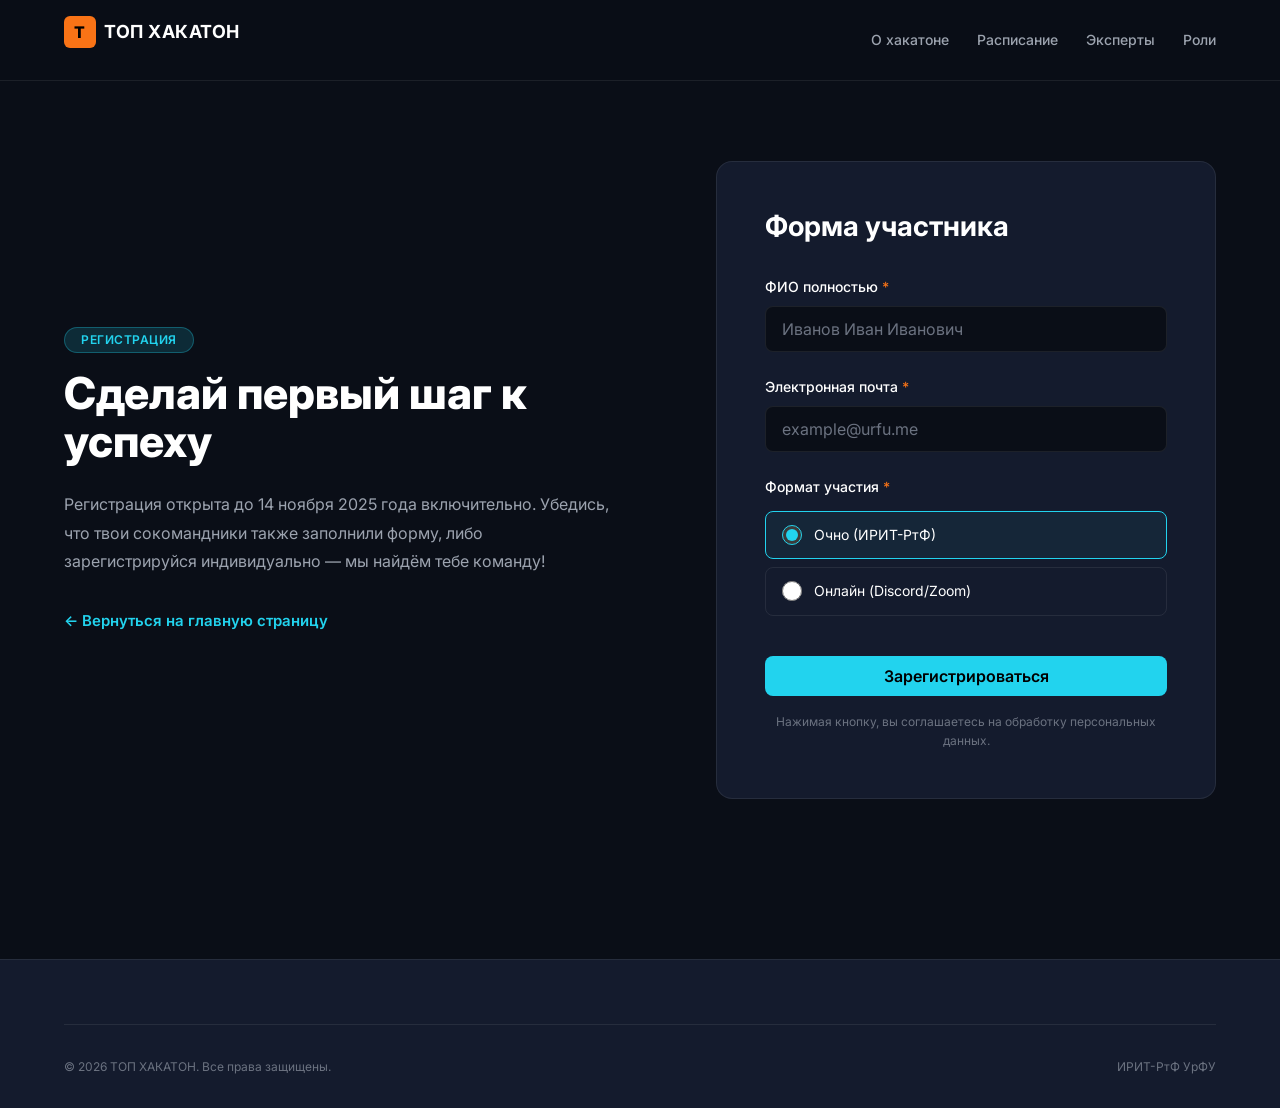
==== registration.html @ 29eda788 "Add files via upload" ====
<!DOCTYPE html>
<html lang="ru">
<head>
  <meta charset="UTF-8">
  <meta name="viewport" content="width=device-width, initial-scale=1.0">
  <title>Регистрация — ТОП ХАКАТОН</title>
  <link rel="stylesheet" href="style.css">
  <link rel="preconnect" href="https://fonts.googleapis.com">
  <link href="https://fonts.googleapis.com/css2?family=Inter:wght@400;500;600;700;800&family=JetBrains+Mono:wght@400;700&display=swap" rel="stylesheet">
</head>
<body>
  <header class="site-header">
    <div class="container header__inner">
      <a href="index.html" class="logo">
        <span class="logo__mark">T</span>
        <span class="logo__text">ТОП ХАКАТОН</span>
      </a>
      <nav class="main-nav">
        <a href="index.html#about">О хакатоне</a>
        <a href="index.html#schedule">Расписание</a>
        <a href="index.html#experts">Эксперты</a>
        <a href="index.html#roles">Роли</a>
      </nav>
      <button class="burger" aria-label="Меню">
        <span></span><span></span><span></span>
      </button>
    </div>
  </header>

  <main class="registration">
    <div class="container registration__inner">
      <div class="registration__info">
        <span class="badge badge--cyan">РЕГИСТРАЦИЯ</span>
        <h1 class="registration__title">Сделай первый шаг к успеху</h1>
        <p class="registration__text">Регистрация открыта до 14 ноября 2025 года включительно. Убедись, что твои сокомандники также заполнили форму, либо зарегистрируйся индивидуально — мы найдём тебе команду!</p>
        <a href="index.html" class="link-accent">← Вернуться на главную страницу</a>
      </div>

      <form class="form-card" action="#" method="POST">
        <h2 class="form-card__title">Форма участника</h2>
        
        <div class="form-field">
          <label for="fio">ФИО полностью <span class="required">*</span></label>
          <input type="text" id="fio" name="fio" required placeholder="Иванов Иван Иванович">
        </div>

        <div class="form-field">
          <label for="email">Электронная почта <span class="required">*</span></label>
          <input type="email" id="email" name="email" required placeholder="example@urfu.me">
        </div>

        <fieldset class="form-fieldset">
          <legend>Формат участия <span class="required">*</span></legend>
          <label class="radio-card">
            <input type="radio" name="format" value="offline" checked>
            <span class="radio-card__text">Очно (ИРИТ-РтФ)</span>
          </label>
          <label class="radio-card">
            <input type="radio" name="format" value="online">
            <span class="radio-card__text">Онлайн (Discord/Zoom)</span>
          </label>
        </fieldset>

        <button type="submit" class="btn btn--primary btn--full">Зарегистрироваться</button>
        
        <p class="form-disclaimer">Нажимая кнопку, вы соглашаетесь на обработку персональных данных.</p>
      </form>
    </div>
  </main>

  <footer class="site-footer">
    <div class="container">
      <div class="site-footer__bottom">
        <span class="copyright">© 2026 ТОП ХАКАТОН. Все права защищены.</span>
        <span class="footer-brand">ИРИТ-РтФ УрФУ</span>
      </div>
    </div>
  </footer>

  <script src="script.js"></script>
</body>
</html>
---- style.css ----
@import url('https://fonts.googleapis.com/css2?family=Inter:wght@400;600;700;800&family=JetBrains+Mono:wght@400;700&display=swap');

:root {
  --bg-main: #0A0E17;
  --bg-card: #141B2D;
  --bg-card-hover: #1A2340;
  --accent-cyan: #22D3EE;
  --accent-orange: #F97316;
  --accent-purple: #A855F7;
  --text-main: #FFFFFF;
  --text-muted: #9CA3AF;
  --text-dark: #6B7280;
  --border-subtle: rgba(255, 255, 255, 0.08);
  --border-accent: rgba(34, 211, 238, 0.3);
}

/* ========== RESET / BASE ========== */
*,
*::before,
*::after {
  margin: 0;
  padding: 0;
  box-sizing: border-box;
}

html {
  scroll-behavior: smooth;
}

body {
  background: var(--bg-main);
  color: var(--text-main);
  font-family: 'Inter', system-ui, -apple-system, sans-serif;
  line-height: 1.6;
  -webkit-font-smoothing: antialiased;
}

a {
  text-decoration: none;
  color: inherit;
  transition: color 0.2s ease;
}

a:hover {
  color: var(--accent-cyan);
}

img {
  max-width: 100%;
  display: block;
}

.container {
  max-width: 1200px;
  margin: 0 auto;
  padding: 0 24px;
}

/* ========== TYPOGRAPHY ========== */
h1 {
  font-size: clamp(36px, 5vw, 64px);
  font-weight: 800;
  line-height: 1.1;
}

h2 {
  font-size: clamp(28px, 3.5vw, 42px);
  font-weight: 700;
  line-height: 1.2;
}

h3 {
  font-size: 24px;
  font-weight: 600;
  line-height: 1.3;
}

p {
  font-size: 16px;
  line-height: 1.6;
}

small,
.caption {
  font-size: 14px;
  color: var(--text-muted);
}

.text-accent {
  color: var(--accent-cyan);
}

/* ========== BADGE ========== */
.badge {
  display: inline-block;
  padding: 6px 16px;
  border-radius: 20px;
  font-size: 12px;
  font-weight: 600;
  text-transform: uppercase;
  letter-spacing: 0.5px;
  line-height: 1;
}

.badge--cyan {
  background: rgba(34, 211, 238, 0.15);
  color: var(--accent-cyan);
  border: 1px solid rgba(34, 211, 238, 0.3);
}

/* ========== BUTTONS ========== */
.btn {
  display: inline-flex;
  align-items: center;
  justify-content: center;
  gap: 8px;
  padding: 12px 24px;
  border-radius: 8px;
  font-weight: 600;
  font-size: 16px;
  font-family: inherit;
  line-height: 1;
  cursor: pointer;
  border: none;
  text-decoration: none;
  transition: all 0.2s ease;
  white-space: nowrap;
}

.btn--primary {
  background: var(--accent-cyan);
  color: #000;
  animation: pulse-glow 2.5s infinite;
}

.btn--primary:hover {
  transform: translateY(-2px);
  box-shadow: 0 8px 24px rgba(34, 211, 238, 0.4);
  color: #000;
}

.btn--outline {
  background: transparent;
  border: 1px solid rgba(255, 255, 255, 0.2);
  color: var(--text-main);
}

.btn--outline:hover {
  border-color: var(--accent-cyan);
  color: var(--accent-cyan);
}

.btn--lg {
  padding: 16px 32px;
  font-size: 18px;
}

.btn--full {
  width: 100%;
}

/* ========== CARD ========== */
.card {
  background: var(--bg-card);
  border: 1px solid var(--border-subtle);
  border-radius: 16px;
  padding: 24px;
  transition: all 0.25s ease;
}

.card:hover {
  border-color: var(--accent-cyan);
  transform: translateY(-4px);
}

/* ========== SECTION ========== */
.section {
  padding: 80px 0;
}

.section-title {
  margin-bottom: 48px;
  text-align: center;
}

@media (min-width: 1024px) {
  .section {
    padding: 120px 0;
  }
}

/* ========== ANIMATIONS ========== */
@keyframes pulse-glow {
  0% {
    box-shadow: 0 0 0 0 rgba(34, 211, 238, 0.4);
  }
  50% {
    box-shadow: 0 0 0 12px rgba(34, 211, 238, 0);
  }
  100% {
    box-shadow: 0 0 0 0 rgba(34, 211, 238, 0);
  }
}

@keyframes fade-in {
  from {
    opacity: 0;
    transform: translateY(24px);
  }
  to {
    opacity: 1;
    transform: translateY(0);
  }
}

@keyframes blink {
  0%, 50% {
    opacity: 1;
  }
  51%, 100% {
    opacity: 0.3;
  }
}

.fade-in {
  animation: fade-in 0.6s ease-out forwards;
}

/* ========== HEADER (sticky) ========== */
.header,
.navbar {
  position: sticky;
  top: 0;
  z-index: 1000;
  background: rgba(10, 14, 23, 0.95);
  -webkit-backdrop-filter: blur(10px);
  backdrop-filter: blur(10px);
  border-bottom: 1px solid var(--border-subtle);
  padding: 16px 0;
}

.header__inner,
.navbar .container {
  display: flex;
  align-items: center;
  justify-content: space-between;
  gap: 24px;
}

.header__logo,
.logo {
  display: inline-flex;
  align-items: center;
  gap: 10px;
  font-weight: 800;
  font-size: 18px;
  letter-spacing: 0.5px;
  color: var(--text-main);
  text-decoration: none;
}

.header__logo-mark {
  display: inline-flex;
  align-items: center;
  justify-content: center;
  width: 32px;
  height: 32px;
  background: var(--accent-orange);
  color: #fff;
  border-radius: 6px;
  font-weight: 800;
  font-size: 16px;
  line-height: 1;
}

.header__nav,
.nav-links {
  display: flex;
  align-items: center;
  list-style: none;
  gap: 28px;
}

.header__nav a,
.nav-links a {
  font-size: 14px;
  font-weight: 500;
  color: var(--text-muted);
  transition: color 0.2s;
}

.header__nav a:hover,
.nav-links a:hover {
  color: var(--accent-cyan);
}

.header__right {
  display: flex;
  align-items: center;
  gap: 16px;
}

.header__date {
  font-size: 14px;
  font-weight: 600;
  color: var(--text-muted);
  white-space: nowrap;
}

.burger {
  display: none;
  flex-direction: column;
  justify-content: center;
  gap: 5px;
  width: 28px;
  height: 28px;
  background: transparent;
  border: none;
  cursor: pointer;
  padding: 0;
}

.burger span {
  display: block;
  height: 2px;
  width: 100%;
  background: var(--text-main);
  border-radius: 2px;
  transition: all 0.2s;
}

/* Burger active -> крестик */
.burger.active span:nth-child(1) {
  transform: translateY(7px) rotate(45deg);
}

.burger.active span:nth-child(2) {
  opacity: 0;
  transform: scaleX(0);
}

.burger.active span:nth-child(3) {
  transform: translateY(-7px) rotate(-45deg);
}

/* Active nav link подсветка */
.header__nav a.active,
.main-nav a.active {
  color: var(--accent-cyan);
}

/* Legacy logo color override - keep compatible */
.logo {
  color: var(--text-main);
}

/* ========== HERO ========== */
.hero {
  min-height: 100vh;
  display: flex;
  flex-direction: column;
  justify-content: center;
  padding: 120px 0 80px;
  background: radial-gradient(ellipse at top, #1a2a4a 0%, #0A0E17 60%);
  text-align: center;
}

.hero__title {
  margin: 24px 0 16px;
  max-width: 900px;
  margin-left: auto;
  margin-right: auto;
}

.hero__subtitle {
  color: var(--text-muted);
  font-size: 18px;
  max-width: 700px;
  margin: 0 auto 48px;
  line-height: 1.6;
}

/* Countdown */
.countdown {
  margin: 48px 0;
}

.countdown__label {
  display: block;
  color: var(--text-muted);
  font-size: 14px;
  margin-bottom: 16px;
  text-transform: uppercase;
  letter-spacing: 1px;
}

.countdown__grid {
  display: flex;
  align-items: center;
  justify-content: center;
  gap: 12px;
  flex-wrap: wrap;
}

.countdown__item {
  background: var(--bg-card);
  border: 1px solid var(--border-subtle);
  border-radius: 12px;
  padding: 16px;
  min-width: 80px;
}

.countdown__value {
  display: block;
  font-family: 'JetBrains Mono', 'Fira Code', monospace;
  font-size: 48px;
  font-weight: 700;
  color: var(--accent-cyan);
  line-height: 1;
}

.countdown__unit {
  display: block;
  font-size: 12px;
  color: var(--text-muted);
  margin-top: 4px;
  text-transform: uppercase;
  letter-spacing: 0.5px;
}

.countdown__sep {
  font-family: 'JetBrains Mono', 'Fira Code', monospace;
  font-size: 32px;
  color: var(--text-muted);
  animation: blink 1s infinite;
  line-height: 1;
}

/* Partners */
.partners {
  margin-top: 64px;
}

.partners__label {
  display: block;
  color: var(--text-muted);
  font-size: 12px;
  text-transform: uppercase;
  letter-spacing: 1px;
  margin-bottom: 16px;
}

.partners__list {
  display: flex;
  align-items: center;
  justify-content: center;
  gap: 32px;
  flex-wrap: wrap;
}

.partner-logo {
  color: var(--text-muted);
  opacity: 0.6;
  filter: grayscale(100%);
  transition: all 0.2s ease;
  font-weight: 600;
  font-size: 14px;
  padding: 8px 16px;
  border: 1px solid var(--border-subtle);
  border-radius: 8px;
  background: transparent;
  white-space: nowrap;
}

.partner-logo:hover {
  opacity: 1;
  filter: grayscale(0%);
  border-color: var(--accent-cyan);
  color: var(--text-main);
}

/* ========== MOBILE NAV ACTIVE ========== */
@media (max-width: 767px) {
  .header__nav.active,
  .main-nav.active {
    display: flex;
    flex-direction: column;
    position: absolute;
    top: 100%;
    left: 0;
    right: 0;
    background: rgba(10, 14, 23, 0.98);
    backdrop-filter: blur(10px);
    border-bottom: 1px solid var(--border-subtle);
    padding: 24px;
    gap: 16px;
    align-items: flex-start;
  }

  .header__nav.active a,
  .main-nav.active a {
    font-size: 16px;
  }
}

/* ========== RESPONSIVE ========== */
/* Mobile: до 767px */
@media (max-width: 767px) {
  .header__nav:not(.active),
  .nav-links:not(.active),
  .main-nav:not(.active) {
    display: none;
  }

  .header__date {
    display: none;
  }

  .header__right .btn {
    display: none;
  }

  .burger {
    display: flex;
  }

  .countdown__value {
    font-size: 36px;
  }

  .countdown__item {
    min-width: 70px;
    padding: 12px;
  }

  .partners__list {
    gap: 16px;
  }

  .hero__subtitle {
    font-size: 16px;
  }

  .hero {
    padding: 100px 0 60px;
  }
}

/* ========== CONCEPT (О хакатоне) ========== */
.concept {
  padding: 80px 0;
  background: var(--bg-main);
}

.concept__inner {
  display: grid;
  grid-template-columns: 1fr;
  gap: 48px;
  align-items: center;
}

.concept__visual {
  background: var(--bg-card);
  border: 1px solid var(--border-subtle);
  border-radius: 24px;
  padding: 48px;
  display: flex;
  align-items: center;
  justify-content: center;
  min-height: 300px;
  position: relative;
  overflow: hidden;
}

.concept__visual::before {
  content: '';
  position: absolute;
  inset: 0;
  background: radial-gradient(ellipse at 50% 0%, rgba(34, 211, 238, 0.12) 0%, transparent 70%);
  pointer-events: none;
}

.concept__image-placeholder {
  font-size: 32px;
  font-weight: 700;
  color: var(--accent-cyan);
  text-align: center;
  letter-spacing: 2px;
  position: relative;
  z-index: 1;
}

.concept__content .section-title {
  text-align: left;
  margin-bottom: 0;
}

.concept__text {
  color: var(--text-muted);
  font-size: 18px;
  line-height: 1.8;
  margin-top: 24px;
}

@media (min-width: 1024px) {
  .concept {
    padding: 120px 0;
  }

  .concept__inner {
    grid-template-columns: 1fr 1fr;
  }
}

@media (min-width: 768px) and (max-width: 1023px) {
  .concept__inner {
    grid-template-columns: 1fr 1fr;
    gap: 32px;
  }

  .concept__visual {
    padding: 32px;
    min-height: 260px;
  }

  .header__date {
    display: none;
  }
}

/* ========== INFO GRID ========== */
.info-grid {
  padding: 80px 0;
  background: var(--bg-main);
}

.info-grid__list {
  display: grid;
  grid-template-columns: 1fr;
  gap: 24px;
  margin-top: 48px;
}

.info-card {
  background: var(--bg-card);
  border: 1px solid var(--border-subtle);
  border-radius: 16px;
  padding: 24px;
  display: flex;
  flex-direction: column;
  gap: 8px;
  transition: all 0.25s ease;
}

.info-card:hover {
  border-color: var(--accent-cyan);
  transform: translateY(-4px);
}

.info-card__tag {
  font-size: 12px;
  color: var(--accent-cyan);
  text-transform: uppercase;
  letter-spacing: 0.5px;
  font-weight: 600;
}

.info-card__label {
  color: var(--text-muted);
  font-size: 14px;
}

.info-card__value {
  font-size: 24px;
  font-weight: 700;
  color: var(--text-main);
  margin-top: 8px;
  line-height: 1.2;
}

.info-card--featured {
  border-color: rgba(249, 115, 22, 0.4);
  background: linear-gradient(135deg, #1A1020 0%, #2A1A10 100%);
}

.info-card--featured .info-card__tag {
  color: var(--accent-orange);
}

@media (min-width: 768px) and (max-width: 1023px) {
  .info-grid__list {
    grid-template-columns: repeat(2, 1fr);
  }
}

@media (min-width: 1024px) {
  .info-grid {
    padding: 120px 0;
  }

  .info-grid__list {
    grid-template-columns: repeat(3, 1fr);
  }

  .info-card--featured {
    grid-column: 2 / 3;
  }
}

/* ========== ELIGIBILITY ========== */
.eligibility {
  padding: 80px 0;
  background: var(--bg-main);
}

.eligibility__inner {
  display: grid;
  grid-template-columns: 1fr;
  gap: 48px;
  align-items: center;
}

.eligibility__content .section-title {
  text-align: left;
  margin-bottom: 0;
}

.eligibility__text {
  color: var(--text-muted);
  font-size: 16px;
  line-height: 1.8;
  margin: 24px 0;
}

.eligibility__text strong {
  color: var(--text-main);
  font-weight: 700;
}

.eligibility__hint {
  background: rgba(34, 211, 238, 0.1);
  border: 1px solid var(--border-accent);
  border-radius: 12px;
  padding: 24px;
  margin-top: 24px;
}

.eligibility__hint p {
  margin: 0;
  color: var(--text-main);
  font-size: 15px;
  line-height: 1.6;
}

.eligibility__highlight {
  background: var(--accent-cyan);
  color: #000;
  padding: 48px;
  border-radius: 24px;
  text-align: center;
  display: flex;
  align-items: center;
  justify-content: center;
  min-height: 300px;
}

.eligibility__big-text {
  font-size: 64px;
  font-weight: 800;
  display: block;
  line-height: 1;
  letter-spacing: -1px;
}

@media (min-width: 1024px) {
  .eligibility {
    padding: 120px 0;
  }

  .eligibility__inner {
    grid-template-columns: 1.2fr 0.8fr;
  }
}

@media (max-width: 767px) {
  .eligibility__highlight {
    padding: 32px;
    min-height: auto;
  }

  .eligibility__big-text {
    font-size: 48px;
  }
}

/* ========== ROLES ========== */
.roles {
  padding: 80px 0;
  background: var(--bg-main);
}

.roles__grid {
  display: grid;
  grid-template-columns: 1fr;
  gap: 24px;
  margin-top: 48px;
}

.role-card {
  background: var(--bg-card);
  border: 1px solid var(--border-subtle);
  border-radius: 16px;
  padding: 32px 24px;
  text-align: center;
  transition: all 0.25s ease;
}

.role-card:hover {
  border-color: var(--accent-cyan);
  transform: translateY(-4px);
  box-shadow: 0 8px 32px rgba(34, 211, 238, 0.15);
}

.role-card__icon {
  font-size: 48px;
  margin-bottom: 16px;
  display: block;
  line-height: 1;
}

.role-card__title {
  font-size: 20px;
  margin-bottom: 8px;
  color: var(--text-main);
  font-weight: 700;
  line-height: 1.3;
}

.role-card__desc {
  color: var(--text-muted);
  font-size: 14px;
  line-height: 1.6;
}

@media (min-width: 768px) {
  .roles__grid {
    grid-template-columns: repeat(2, 1fr);
  }
}

@media (min-width: 1024px) {
  .roles {
    padding: 120px 0;
  }

  .roles__grid {
    grid-template-columns: repeat(4, 1fr);
  }
}

/* ========== SCHEDULE ========== */
.schedule {
  padding: 80px 0;
  background: var(--bg-main);
}

.schedule-day {
  background: var(--bg-card);
  border-radius: 16px;
  padding: 32px;
  margin-bottom: 24px;
  border: 1px solid var(--border-subtle);
}

.schedule-day:last-child {
  margin-bottom: 0;
}

.schedule-day__header {
  display: flex;
  justify-content: space-between;
  align-items: center;
  margin-bottom: 24px;
  padding-bottom: 16px;
  border-bottom: 1px solid var(--border-subtle);
  flex-wrap: wrap;
  gap: 12px;
}

.schedule-day__title {
  color: var(--accent-cyan);
  font-size: 24px;
  margin: 0;
  font-weight: 700;
  line-height: 1.2;
}

.schedule-day__date {
  color: var(--text-muted);
  font-size: 14px;
  font-weight: 500;
  white-space: nowrap;
}

.schedule-day__events {
  list-style: none;
  padding: 0;
  margin: 0;
}

.event {
  display: grid;
  grid-template-columns: 80px 1fr;
  gap: 24px;
  padding: 20px 0;
  border-bottom: 1px solid var(--border-subtle);
  align-items: start;
}

.event:last-child {
  border-bottom: none;
}

.event__time {
  font-family: 'JetBrains Mono', 'Fira Code', monospace;
  font-size: 18px;
  font-weight: 600;
  color: var(--accent-orange);
  line-height: 1.4;
  white-space: nowrap;
}

.event__body h4,
.event__title {
  font-size: 18px;
  margin: 0 0 4px 0;
  color: var(--text-main);
  font-weight: 600;
  line-height: 1.4;
}

@media (min-width: 1024px) {
  .schedule {
    padding: 120px 0;
  }
}

@media (max-width: 767px) {
  .event {
    grid-template-columns: 1fr;
    gap: 8px;
    padding: 16px 0;
  }

  .event__time {
    font-size: 16px;
  }

  .schedule-day {
    padding: 24px 16px;
  }

  .schedule-day__title {
    font-size: 20px;
  }
}

/* ========== FINAL ========== */
.final {
  padding: 80px 0;
  background: var(--bg-main);
}

.final__inner {
  display: grid;
  grid-template-columns: 1fr;
  gap: 48px;
  align-items: center;
}

.final__visual {
  background: var(--bg-card);
  border: 1px solid var(--border-subtle);
  border-radius: 24px;
  padding: 48px;
  min-height: 300px;
  display: flex;
  align-items: center;
  justify-content: center;
  position: relative;
  overflow: hidden;
}

.final__visual::before {
  content: '';
  position: absolute;
  inset: 0;
  background: radial-gradient(ellipse at 50% 0%, rgba(34, 211, 238, 0.1) 0%, transparent 70%);
  pointer-events: none;
}

.final__image-placeholder {
  font-size: 24px;
  font-weight: 700;
  color: var(--accent-cyan);
  text-align: center;
  letter-spacing: 2px;
  position: relative;
  z-index: 1;
  line-height: 1.3;
}

.final__content .section-title {
  text-align: left;
  margin-bottom: 0;
}

.final__text {
  color: var(--text-muted);
  font-size: 16px;
  line-height: 1.8;
  margin: 24px 0;
}

.final__text strong {
  color: var(--text-main);
  font-weight: 700;
}

.final__details {
  list-style: none;
  padding: 0;
  display: flex;
  flex-direction: column;
  gap: 16px;
  margin-top: 32px;
}

.final__details li {
  color: var(--text-main);
  font-size: 16px;
  padding-left: 0;
  line-height: 1.6;
}

@media (min-width: 1024px) {
  .final {
    padding: 120px 0;
  }

  .final__inner {
    grid-template-columns: 1fr 1fr;
  }
}

/* ========== EXPERTS ========== */
.experts {
  padding: 80px 0;
  background: var(--bg-main);
}

.experts__grid {
  display: grid;
  grid-template-columns: 1fr;
  gap: 24px;
  margin-top: 48px;
}

.expert-card {
  background: var(--bg-card);
  border: 1px solid var(--border-subtle);
  border-radius: 16px;
  padding: 32px 24px;
  text-align: center;
  transition: all 0.25s ease;
}

.expert-card:hover {
  border-color: var(--accent-cyan);
  transform: translateY(-4px);
}

.expert-card__photo {
  width: 120px;
  height: 120px;
  border-radius: 50%;
  background: linear-gradient(135deg, #1a2a4a, #2a1a40);
  margin: 0 auto 24px;
  border: 2px solid var(--border-subtle);
}

.expert-card__name {
  font-size: 20px;
  margin-bottom: 8px;
  font-weight: 700;
  color: var(--text-main);
  line-height: 1.2;
}

.expert-card__role {
  color: var(--accent-cyan);
  font-size: 14px;
  margin-bottom: 4px;
  font-weight: 500;
}

.expert-card__company {
  color: var(--text-muted);
  font-size: 14px;
}

@media (min-width: 768px) and (max-width: 1023px) {
  .experts__grid {
    grid-template-columns: repeat(2, 1fr);
  }
}

@media (min-width: 1024px) {
  .experts {
    padding: 120px 0;
  }

  .experts__grid {
    grid-template-columns: repeat(4, 1fr);
  }
}

/* ========== ARCHIVE ========== */
.archive {
  padding: 80px 0;
  background: var(--bg-main);
}

.archive__video {
  margin-bottom: 48px;
}

.video-placeholder {
  aspect-ratio: 16 / 9;
  background: linear-gradient(135deg, #1a2a4a, #2a1a40);
  border: 1px solid var(--border-subtle);
  border-radius: 24px;
  display: flex;
  flex-direction: column;
  align-items: center;
  justify-content: center;
  gap: 16px;
  cursor: pointer;
  transition: all 0.25s ease;
}

.video-placeholder:hover {
  border-color: var(--accent-cyan);
}

.video-placeholder__icon {
  font-size: 64px;
  color: var(--accent-cyan);
  width: 80px;
  height: 80px;
  border-radius: 50%;
  background: rgba(34, 211, 238, 0.15);
  display: flex;
  align-items: center;
  justify-content: center;
  line-height: 1;
}

.video-placeholder__text {
  color: var(--text-muted);
  font-size: 16px;
}

.archive__grid {
  display: grid;
  grid-template-columns: 1fr;
  gap: 24px;
}

.archive__item {
  margin: 0;
}

.archive__image {
  aspect-ratio: 16 / 9;
  background: linear-gradient(135deg, #1a2a4a, #2a1a40);
  border-radius: 12px;
  margin-bottom: 12px;
  border: 1px solid var(--border-subtle);
  transition: all 0.25s ease;
}

.archive__image:hover {
  border-color: var(--accent-cyan);
}

.archive__caption {
  color: var(--text-muted);
  font-size: 14px;
  text-align: center;
  margin: 0;
}

@media (min-width: 768px) and (max-width: 1023px) {
  .archive__grid {
    grid-template-columns: repeat(2, 1fr);
  }
}

@media (min-width: 1024px) {
  .archive {
    padding: 120px 0;
  }

  .archive__grid {
    grid-template-columns: repeat(3, 1fr);
  }
}

/* ========== CONTACTS ========== */
.contacts {
  padding: 80px 0;
  background: var(--bg-main);
}

.contacts__grid {
  display: grid;
  grid-template-columns: 1fr;
  gap: 32px;
  margin-top: 48px;
}

.contact-card {
  background: var(--bg-card);
  border: 1px solid var(--border-subtle);
  border-radius: 16px;
  padding: 32px;
  display: flex;
  align-items: center;
  gap: 24px;
}

.contact-card--main {
  border-color: var(--border-accent);
}

.contact-card__avatar {
  font-size: 48px;
  width: 80px;
  height: 80px;
  border-radius: 50%;
  background: rgba(34, 211, 238, 0.15);
  display: flex;
  align-items: center;
  justify-content: center;
  flex-shrink: 0;
  line-height: 1;
}

.contact-card__info {
  display: flex;
  flex-direction: column;
  gap: 8px;
  flex: 1;
}

.contact-card__name {
  font-size: 24px;
  margin: 0;
  font-weight: 700;
  color: var(--text-main);
  line-height: 1.2;
}

.contact-card__role {
  color: var(--text-muted);
  font-size: 14px;
  margin: 0;
}

.contacts__social-title {
  font-size: 20px;
  margin-bottom: 16px;
  font-weight: 700;
  color: var(--text-main);
}

.social-list {
  display: flex;
  flex-direction: column;
  gap: 12px;
}

.social-link {
  display: flex;
  align-items: center;
  gap: 12px;
  padding: 16px 20px;
  background: var(--bg-card);
  border: 1px solid var(--border-subtle);
  border-radius: 12px;
  color: var(--text-main);
  transition: all 0.2s ease;
  text-decoration: none;
  font-size: 15px;
}

.social-link:hover {
  border-color: var(--accent-cyan);
  transform: translateX(4px);
  color: var(--text-main);
}

.social-link__icon {
  font-size: 20px;
  line-height: 1;
}

/* ========== FOOTER ========== */
.site-footer {
  background: var(--bg-card);
  border-top: 1px solid var(--border-subtle);
  padding: 64px 0 32px;
  margin-top: 80px;
}

.site-footer__inner {
  display: grid;
  grid-template-columns: 1fr;
  gap: 48px;
  margin-bottom: 48px;
}

.footer-col__title {
  font-size: 14px;
  font-weight: 600;
  color: var(--text-main);
  text-transform: uppercase;
  letter-spacing: 1px;
  margin-bottom: 16px;
}

.footer-col__text,
.footer-col__contacts {
  color: var(--text-muted);
  font-size: 14px;
  line-height: 1.8;
  font-style: normal;
}

.contact-link {
  color: var(--text-muted);
  text-decoration: none;
  display: block;
  margin-bottom: 8px;
  transition: color 0.2s ease;
  font-size: 14px;
}

.contact-link:hover {
  color: var(--accent-cyan);
}

.social-list-footer {
  list-style: none;
  padding: 0;
  display: flex;
  gap: 12px;
  flex-wrap: wrap;
}

.social-link-footer {
  display: inline-block;
  padding: 8px 16px;
  border: 1px solid var(--border-subtle);
  border-radius: 8px;
  color: var(--text-muted);
  font-size: 14px;
  transition: all 0.2s ease;
  text-decoration: none;
}

.social-link-footer:hover {
  border-color: var(--accent-cyan);
  color: var(--accent-cyan);
}

.site-footer__bottom {
  padding-top: 32px;
  border-top: 1px solid var(--border-subtle);
  display: flex;
  justify-content: space-between;
  flex-wrap: wrap;
  gap: 16px;
  color: var(--text-dark);
  font-size: 12px;
}

.logo {
  display: flex;
  align-items: center;
  gap: 8px;
  font-weight: 700;
  font-size: 18px;
  margin-bottom: 16px;
  color: var(--text-main);
}

.logo__mark {
  background: var(--accent-orange);
  color: #000;
  width: 32px;
  height: 32px;
  display: flex;
  align-items: center;
  justify-content: center;
  border-radius: 6px;
  font-weight: 800;
  font-size: 16px;
  line-height: 1;
}

@media (min-width: 1024px) {
  .contacts {
    padding: 120px 0;
  }

  .contacts__grid {
    grid-template-columns: 1.5fr 1fr;
  }

  .site-footer__inner {
    grid-template-columns: 2fr 1fr 1fr;
  }
}

@media (max-width: 767px) {
  .contact-card {
    flex-direction: column;
    text-align: center;
  }

  .contact-card__info {
    align-items: center;
  }

  .site-footer__bottom {
    flex-direction: column;
    text-align: center;
  }
}

/* ========== SITE-HEADER alias for registration.html ========== */
.site-header {
  position: sticky;
  top: 0;
  z-index: 1000;
  background: rgba(10, 14, 23, 0.95);
  -webkit-backdrop-filter: blur(10px);
  backdrop-filter: blur(10px);
  border-bottom: 1px solid var(--border-subtle);
  padding: 16px 0;
}

.main-nav {
  display: flex;
  align-items: center;
  list-style: none;
  gap: 28px;
}

.main-nav a {
  font-size: 14px;
  font-weight: 500;
  color: var(--text-muted);
  transition: color 0.2s;
}

.main-nav a:hover {
  color: var(--accent-cyan);
}

@media (max-width: 767px) {
  .main-nav:not(.active) {
    display: none;
  }
}

/* ========== REGISTRATION ========== */
.registration {
  min-height: calc(100vh - 200px);
  padding: 80px 0;
  display: flex;
  align-items: center;
}

.registration__inner {
  display: grid;
  grid-template-columns: 1fr;
  gap: 48px;
  align-items: center;
}

.registration__title {
  margin: 16px 0 24px;
  font-size: clamp(32px, 4vw, 44px);
  font-weight: 800;
  line-height: 1.1;
}

.registration__text {
  color: var(--text-muted);
  font-size: 16px;
  line-height: 1.8;
  margin-bottom: 32px;
}

.link-accent {
  color: var(--accent-cyan);
  font-weight: 600;
  display: inline-flex;
  align-items: center;
  gap: 8px;
  transition: gap 0.2s ease, color 0.2s ease;
  text-decoration: none;
  font-size: 15px;
}

.link-accent:hover {
  gap: 12px;
  color: var(--accent-cyan);
}

.form-card {
  background: var(--bg-card);
  border: 1px solid var(--border-subtle);
  border-radius: 16px;
  padding: 48px;
  max-width: 500px;
  width: 100%;
  justify-self: center;
}

.form-card__title {
  margin-bottom: 32px;
  font-size: 28px;
  font-weight: 700;
  line-height: 1.2;
}

.form-field {
  margin-bottom: 24px;
  display: flex;
  flex-direction: column;
  gap: 8px;
}

.form-field label {
  font-size: 14px;
  font-weight: 500;
  color: var(--text-main);
}

.required {
  color: var(--accent-orange);
}

.form-field input {
  width: 100%;
  padding: 12px 16px;
  background: var(--bg-main);
  border: 1px solid var(--border-subtle);
  border-radius: 8px;
  color: var(--text-main);
  font-size: 16px;
  font-family: inherit;
  transition: border-color 0.2s ease;
  outline: none;
}

.form-field input:hover,
.form-field input:focus {
  border-color: var(--accent-cyan);
}

.form-field input::placeholder {
  color: var(--text-dark);
}

.form-fieldset {
  border: none;
  padding: 0;
  margin: 0 0 32px 0;
}

.form-fieldset legend {
  font-size: 14px;
  font-weight: 500;
  margin-bottom: 12px;
  color: var(--text-main);
}

.radio-card {
  display: flex;
  align-items: center;
  gap: 12px;
  padding: 12px 16px;
  border: 1px solid var(--border-subtle);
  border-radius: 8px;
  margin-bottom: 8px;
  cursor: pointer;
  transition: all 0.2s ease;
}

.radio-card:hover {
  border-color: var(--accent-cyan);
}

.radio-card:has(input:checked) {
  border-color: var(--accent-cyan);
  background: rgba(34, 211, 238, 0.06);
}

.radio-card input[type='radio'] {
  width: 20px;
  height: 20px;
  accent-color: var(--accent-cyan);
  cursor: pointer;
  flex-shrink: 0;
}

.radio-card__text {
  font-size: 14px;
  color: var(--text-main);
}

.form-disclaimer {
  color: var(--text-dark);
  font-size: 12px;
  text-align: center;
  margin-top: 16px;
  line-height: 1.6;
}

@media (min-width: 1024px) {
  .registration {
    padding: 80px 0;
  }

  .registration__inner {
    grid-template-columns: 1fr 1fr;
  }

  .form-card {
    justify-self: end;
  }
}

@media (max-width: 767px) {
  .form-card {
    padding: 32px 24px;
  }

  .registration {
    padding: 48px 0;
  }
}
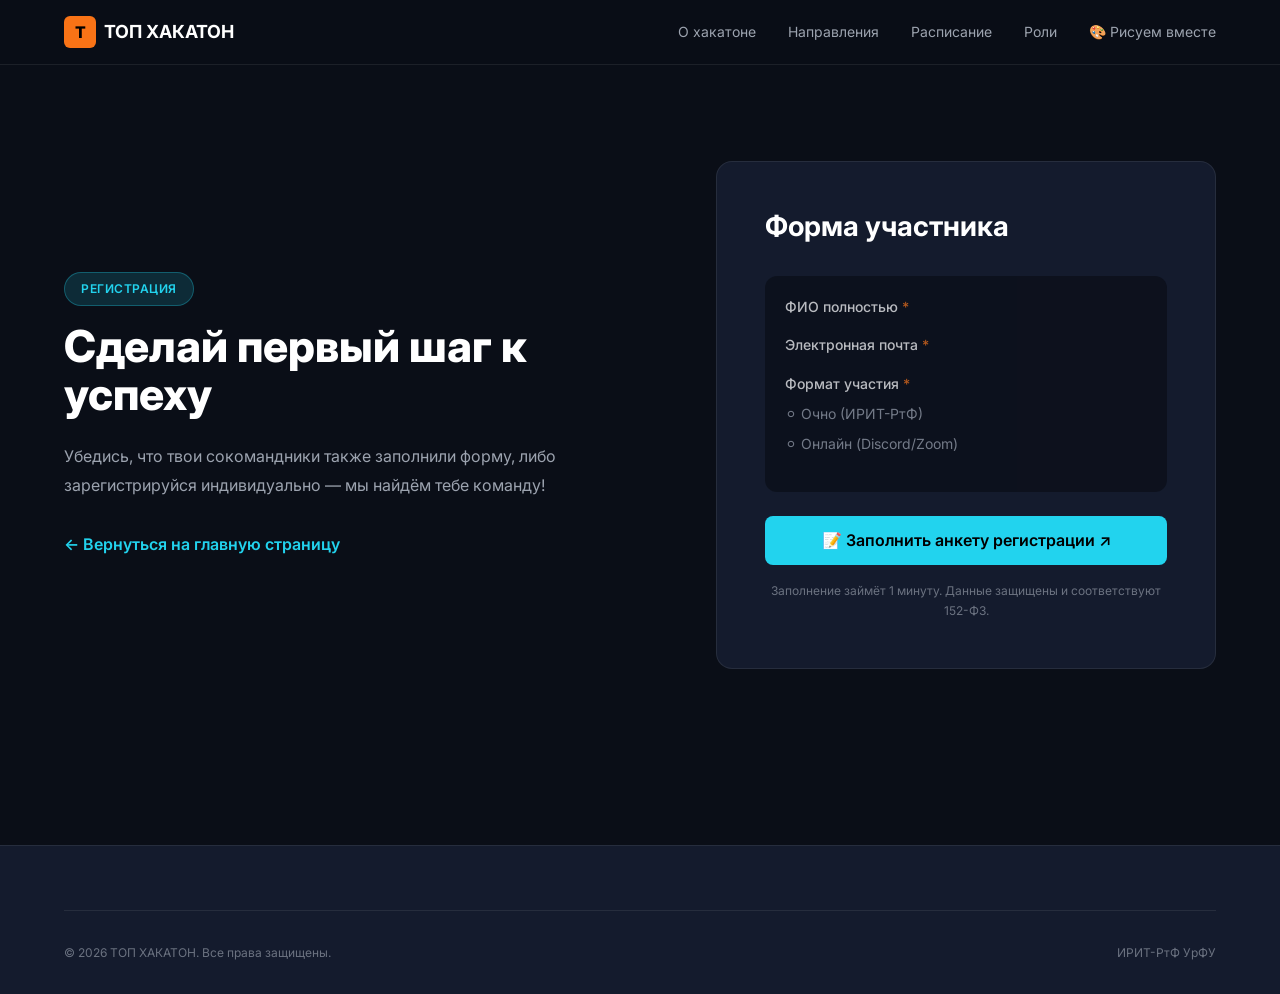
==== commit 84bdea69: "Add files via upload" ====
--- a/registration.html
+++ b/registration.html
@@ -9,6 +9,8 @@
   <link href="https://fonts.googleapis.com/css2?family=Inter:wght@400;500;600;700;800&family=JetBrains+Mono:wght@400;700&display=swap" rel="stylesheet">
 </head>
 <body>
+  <div class="reading-progress" id="readingProgress"></div>
+
   <header class="site-header">
     <div class="container header__inner">
       <a href="index.html" class="logo">
@@ -17,9 +19,10 @@
       </a>
       <nav class="main-nav">
         <a href="index.html#about">О хакатоне</a>
+        <a href="index.html#partners">Направления</a>
         <a href="index.html#schedule">Расписание</a>
-        <a href="index.html#experts">Эксперты</a>
         <a href="index.html#roles">Роли</a>
+        <a href="whiteboard.html">🎨 Рисуем вместе</a>
       </nav>
       <button class="burger" aria-label="Меню">
         <span></span><span></span><span></span>
@@ -29,42 +32,33 @@
 
   <main class="registration">
     <div class="container registration__inner">
-      <div class="registration__info">
+      <div class="registration__info fade-in">
         <span class="badge badge--cyan">РЕГИСТРАЦИЯ</span>
         <h1 class="registration__title">Сделай первый шаг к успеху</h1>
-        <p class="registration__text">Регистрация открыта до 14 ноября 2025 года включительно. Убедись, что твои сокомандники также заполнили форму, либо зарегистрируйся индивидуально — мы найдём тебе команду!</p>
+        <p class="registration__text">Убедись, что твои сокомандники также заполнили форму, либо зарегистрируйся индивидуально — мы найдём тебе команду!</p>
         <a href="index.html" class="link-accent">← Вернуться на главную страницу</a>
       </div>
 
-      <form class="form-card" action="#" method="POST">
+      <div class="yandex-form-wrapper fade-in">
         <h2 class="form-card__title">Форма участника</h2>
-        
-        <div class="form-field">
-          <label for="fio">ФИО полностью <span class="required">*</span></label>
-          <input type="text" id="fio" name="fio" required placeholder="Иванов Иван Иванович">
+        <div class="form-preview">
+          <div class="form-field">
+            <label>ФИО полностью <span class="required">*</span></label>
+          </div>
+          <div class="form-field">
+            <label>Электронная почта <span class="required">*</span></label>
+          </div>
+          <div class="form-field">
+            <label>Формат участия <span class="required">*</span></label>
+            <div class="radio-preview">
+              <span>⚪ Очно (ИРИТ-РтФ)</span>
+              <span>⚪ Онлайн (Discord/Zoom)</span>
+            </div>
+          </div>
         </div>
-
-        <div class="form-field">
-          <label for="email">Электронная почта <span class="required">*</span></label>
-          <input type="email" id="email" name="email" required placeholder="example@urfu.me">
-        </div>
-
-        <fieldset class="form-fieldset">
-          <legend>Формат участия <span class="required">*</span></legend>
-          <label class="radio-card">
-            <input type="radio" name="format" value="offline" checked>
-            <span class="radio-card__text">Очно (ИРИТ-РтФ)</span>
-          </label>
-          <label class="radio-card">
-            <input type="radio" name="format" value="online">
-            <span class="radio-card__text">Онлайн (Discord/Zoom)</span>
-          </label>
-        </fieldset>
-
-        <button type="submit" class="btn btn--primary btn--full">Зарегистрироваться</button>
-        
-        <p class="form-disclaimer">Нажимая кнопку, вы соглашаетесь на обработку персональных данных.</p>
-      </form>
+        <a href="https://forms.yandex.ru/u/6a9c3ba002848f9760604968" class="btn btn--primary btn--full pulse-glow" target="_blank">📝 Заполнить анкету регистрации ↗</a>
+        <p class="form-disclaimer">Заполнение займёт 1 минуту. Данные защищены и соответствуют 152-ФЗ.</p>
+      </div>
     </div>
   </main>
 
@@ -77,6 +71,7 @@
     </div>
   </footer>
 
+  <button class="back-to-top" id="backToTop" aria-label="Наверх">↑</button>
   <script src="script.js"></script>
 </body>
 </html>
--- a/style.css
+++ b/style.css
@@ -1,12 +1,10 @@
-@import url('https://fonts.googleapis.com/css2?family=Inter:wght@400;600;700;800&family=JetBrains+Mono:wght@400;700&display=swap');
-
 :root {
   --bg-main: #0A0E17;
   --bg-card: #141B2D;
   --bg-card-hover: #1A2340;
   --accent-cyan: #22D3EE;
+  --accent-purple: #A855F7;
   --accent-orange: #F97316;
-  --accent-purple: #A855F7;
   --text-main: #FFFFFF;
   --text-muted: #9CA3AF;
   --text-dark: #6B7280;
@@ -14,10 +12,7 @@
   --border-accent: rgba(34, 211, 238, 0.3);
 }
 
-/* ========== RESET / BASE ========== */
-*,
-*::before,
-*::after {
+* {
   margin: 0;
   padding: 0;
   box-sizing: border-box;
@@ -30,24 +25,18 @@
 body {
   background: var(--bg-main);
   color: var(--text-main);
-  font-family: 'Inter', system-ui, -apple-system, sans-serif;
+  font-family: 'Inter', system-ui, sans-serif;
   line-height: 1.6;
   -webkit-font-smoothing: antialiased;
 }
 
 a {
+  color: inherit;
   text-decoration: none;
-  color: inherit;
-  transition: color 0.2s ease;
 }
 
 a:hover {
   color: var(--accent-cyan);
-}
-
-img {
-  max-width: 100%;
-  display: block;
 }
 
 .container {
@@ -56,7 +45,6 @@
   padding: 0 24px;
 }
 
-/* ========== TYPOGRAPHY ========== */
 h1 {
   font-size: clamp(36px, 5vw, 64px);
   font-weight: 800;
@@ -72,7 +60,6 @@
 h3 {
   font-size: 24px;
   font-weight: 600;
-  line-height: 1.3;
 }
 
 p {
@@ -80,17 +67,11 @@
   line-height: 1.6;
 }
 
-small,
 .caption {
   font-size: 14px;
   color: var(--text-muted);
 }
 
-.text-accent {
-  color: var(--accent-cyan);
-}
-
-/* ========== BADGE ========== */
 .badge {
   display: inline-block;
   padding: 6px 16px;
@@ -99,7 +80,6 @@
   font-weight: 600;
   text-transform: uppercase;
   letter-spacing: 0.5px;
-  line-height: 1;
 }
 
 .badge--cyan {
@@ -108,7 +88,6 @@
   border: 1px solid rgba(34, 211, 238, 0.3);
 }
 
-/* ========== BUTTONS ========== */
 .btn {
   display: inline-flex;
   align-items: center;
@@ -118,25 +97,19 @@
   border-radius: 8px;
   font-weight: 600;
   font-size: 16px;
-  font-family: inherit;
-  line-height: 1;
   cursor: pointer;
   border: none;
-  text-decoration: none;
-  transition: all 0.2s ease;
-  white-space: nowrap;
+  transition: all 0.2s;
 }
 
 .btn--primary {
   background: var(--accent-cyan);
   color: #000;
-  animation: pulse-glow 2.5s infinite;
 }
 
 .btn--primary:hover {
   transform: translateY(-2px);
   box-shadow: 0 8px 24px rgba(34, 211, 238, 0.4);
-  color: #000;
 }
 
 .btn--outline {
@@ -159,46 +132,17 @@
   width: 100%;
 }
 
-/* ========== CARD ========== */
-.card {
-  background: var(--bg-card);
-  border: 1px solid var(--border-subtle);
-  border-radius: 16px;
-  padding: 24px;
-  transition: all 0.25s ease;
-}
-
-.card:hover {
-  border-color: var(--accent-cyan);
-  transform: translateY(-4px);
-}
-
-/* ========== SECTION ========== */
-.section {
-  padding: 80px 0;
-}
-
-.section-title {
-  margin-bottom: 48px;
-  text-align: center;
-}
-
-@media (min-width: 1024px) {
-  .section {
-    padding: 120px 0;
-  }
-}
-
-/* ========== ANIMATIONS ========== */
+.btn--sm {
+  padding: 8px 16px;
+  font-size: 14px;
+}
+
 @keyframes pulse-glow {
-  0% {
-    box-shadow: 0 0 0 0 rgba(34, 211, 238, 0.4);
+  0%, 100% {
+    box-shadow: 0 0 20px rgba(34, 211, 238, 0.4);
   }
   50% {
-    box-shadow: 0 0 0 12px rgba(34, 211, 238, 0);
-  }
-  100% {
-    box-shadow: 0 0 0 0 rgba(34, 211, 238, 0);
+    box-shadow: 0 0 40px rgba(34, 211, 238, 0.8);
   }
 }
 
@@ -214,1243 +158,108 @@
 }
 
 @keyframes blink {
-  0%, 50% {
+  0%, 100% {
     opacity: 1;
   }
-  51%, 100% {
+  50% {
     opacity: 0.3;
   }
 }
 
+@keyframes gradient-shift {
+  0% {
+    background-position: 0% 50%;
+  }
+  50% {
+    background-position: 100% 50%;
+  }
+  100% {
+    background-position: 0% 50%;
+  }
+}
+
+@keyframes marquee {
+  from {
+    transform: translateX(0);
+  }
+  to {
+    transform: translateX(-50%);
+  }
+}
+
+@keyframes float {
+  0%, 100% {
+    transform: translateY(0);
+  }
+  50% {
+    transform: translateY(-10px);
+  }
+}
+
 .fade-in {
-  animation: fade-in 0.6s ease-out forwards;
-}
-
-/* ========== HEADER (sticky) ========== */
-.header,
-.navbar {
-  position: sticky;
+  opacity: 0;
+  transform: translateY(24px);
+  transition: all 0.6s ease-out;
+}
+
+.fade-in.visible {
+  opacity: 1;
+  transform: translateY(0);
+}
+
+.pulse-glow {
+  animation: pulse-glow 2.5s infinite;
+}
+
+.gradient-bg {
+  background: linear-gradient(-45deg, #0A0E17, #1a2a4a, #2a1a40, #0A0E17);
+  background-size: 400% 400%;
+  animation: gradient-shift 15s ease infinite;
+}
+
+.reading-progress {
+  position: fixed;
   top: 0;
-  z-index: 1000;
-  background: rgba(10, 14, 23, 0.95);
-  -webkit-backdrop-filter: blur(10px);
-  backdrop-filter: blur(10px);
-  border-bottom: 1px solid var(--border-subtle);
-  padding: 16px 0;
-}
-
-.header__inner,
-.navbar .container {
-  display: flex;
-  align-items: center;
-  justify-content: space-between;
-  gap: 24px;
-}
-
-.header__logo,
-.logo {
-  display: inline-flex;
-  align-items: center;
-  gap: 10px;
-  font-weight: 800;
-  font-size: 18px;
-  letter-spacing: 0.5px;
-  color: var(--text-main);
-  text-decoration: none;
-}
-
-.header__logo-mark {
-  display: inline-flex;
-  align-items: center;
-  justify-content: center;
-  width: 32px;
-  height: 32px;
-  background: var(--accent-orange);
-  color: #fff;
-  border-radius: 6px;
-  font-weight: 800;
-  font-size: 16px;
-  line-height: 1;
-}
-
-.header__nav,
-.nav-links {
-  display: flex;
-  align-items: center;
-  list-style: none;
-  gap: 28px;
-}
-
-.header__nav a,
-.nav-links a {
-  font-size: 14px;
-  font-weight: 500;
-  color: var(--text-muted);
-  transition: color 0.2s;
-}
-
-.header__nav a:hover,
-.nav-links a:hover {
-  color: var(--accent-cyan);
-}
-
-.header__right {
-  display: flex;
-  align-items: center;
-  gap: 16px;
-}
-
-.header__date {
-  font-size: 14px;
-  font-weight: 600;
-  color: var(--text-muted);
-  white-space: nowrap;
-}
-
-.burger {
-  display: none;
-  flex-direction: column;
-  justify-content: center;
-  gap: 5px;
-  width: 28px;
-  height: 28px;
-  background: transparent;
-  border: none;
-  cursor: pointer;
-  padding: 0;
-}
-
-.burger span {
-  display: block;
-  height: 2px;
-  width: 100%;
-  background: var(--text-main);
-  border-radius: 2px;
-  transition: all 0.2s;
-}
-
-/* Burger active -> крестик */
-.burger.active span:nth-child(1) {
-  transform: translateY(7px) rotate(45deg);
-}
-
-.burger.active span:nth-child(2) {
-  opacity: 0;
-  transform: scaleX(0);
-}
-
-.burger.active span:nth-child(3) {
-  transform: translateY(-7px) rotate(-45deg);
-}
-
-/* Active nav link подсветка */
-.header__nav a.active,
-.main-nav a.active {
-  color: var(--accent-cyan);
-}
-
-/* Legacy logo color override - keep compatible */
-.logo {
-  color: var(--text-main);
-}
-
-/* ========== HERO ========== */
-.hero {
-  min-height: 100vh;
-  display: flex;
-  flex-direction: column;
-  justify-content: center;
-  padding: 120px 0 80px;
-  background: radial-gradient(ellipse at top, #1a2a4a 0%, #0A0E17 60%);
-  text-align: center;
-}
-
-.hero__title {
-  margin: 24px 0 16px;
-  max-width: 900px;
-  margin-left: auto;
-  margin-right: auto;
-}
-
-.hero__subtitle {
-  color: var(--text-muted);
-  font-size: 18px;
-  max-width: 700px;
-  margin: 0 auto 48px;
-  line-height: 1.6;
-}
-
-/* Countdown */
-.countdown {
-  margin: 48px 0;
-}
-
-.countdown__label {
-  display: block;
-  color: var(--text-muted);
-  font-size: 14px;
-  margin-bottom: 16px;
-  text-transform: uppercase;
-  letter-spacing: 1px;
-}
-
-.countdown__grid {
-  display: flex;
-  align-items: center;
-  justify-content: center;
-  gap: 12px;
-  flex-wrap: wrap;
-}
-
-.countdown__item {
-  background: var(--bg-card);
-  border: 1px solid var(--border-subtle);
-  border-radius: 12px;
-  padding: 16px;
-  min-width: 80px;
-}
-
-.countdown__value {
-  display: block;
-  font-family: 'JetBrains Mono', 'Fira Code', monospace;
-  font-size: 48px;
-  font-weight: 700;
-  color: var(--accent-cyan);
-  line-height: 1;
-}
-
-.countdown__unit {
-  display: block;
-  font-size: 12px;
-  color: var(--text-muted);
-  margin-top: 4px;
-  text-transform: uppercase;
-  letter-spacing: 0.5px;
-}
-
-.countdown__sep {
-  font-family: 'JetBrains Mono', 'Fira Code', monospace;
-  font-size: 32px;
-  color: var(--text-muted);
-  animation: blink 1s infinite;
-  line-height: 1;
-}
-
-/* Partners */
-.partners {
-  margin-top: 64px;
-}
-
-.partners__label {
-  display: block;
-  color: var(--text-muted);
-  font-size: 12px;
-  text-transform: uppercase;
-  letter-spacing: 1px;
-  margin-bottom: 16px;
-}
-
-.partners__list {
-  display: flex;
-  align-items: center;
-  justify-content: center;
-  gap: 32px;
-  flex-wrap: wrap;
-}
-
-.partner-logo {
-  color: var(--text-muted);
-  opacity: 0.6;
-  filter: grayscale(100%);
-  transition: all 0.2s ease;
-  font-weight: 600;
-  font-size: 14px;
-  padding: 8px 16px;
-  border: 1px solid var(--border-subtle);
-  border-radius: 8px;
-  background: transparent;
-  white-space: nowrap;
-}
-
-.partner-logo:hover {
-  opacity: 1;
-  filter: grayscale(0%);
-  border-color: var(--accent-cyan);
-  color: var(--text-main);
-}
-
-/* ========== MOBILE NAV ACTIVE ========== */
-@media (max-width: 767px) {
-  .header__nav.active,
-  .main-nav.active {
-    display: flex;
-    flex-direction: column;
-    position: absolute;
-    top: 100%;
-    left: 0;
-    right: 0;
-    background: rgba(10, 14, 23, 0.98);
-    backdrop-filter: blur(10px);
-    border-bottom: 1px solid var(--border-subtle);
-    padding: 24px;
-    gap: 16px;
-    align-items: flex-start;
-  }
-
-  .header__nav.active a,
-  .main-nav.active a {
-    font-size: 16px;
-  }
-}
-
-/* ========== RESPONSIVE ========== */
-/* Mobile: до 767px */
-@media (max-width: 767px) {
-  .header__nav:not(.active),
-  .nav-links:not(.active),
-  .main-nav:not(.active) {
-    display: none;
-  }
-
-  .header__date {
-    display: none;
-  }
-
-  .header__right .btn {
-    display: none;
-  }
-
-  .burger {
-    display: flex;
-  }
-
-  .countdown__value {
-    font-size: 36px;
-  }
-
-  .countdown__item {
-    min-width: 70px;
-    padding: 12px;
-  }
-
-  .partners__list {
-    gap: 16px;
-  }
-
-  .hero__subtitle {
-    font-size: 16px;
-  }
-
-  .hero {
-    padding: 100px 0 60px;
-  }
-}
-
-/* ========== CONCEPT (О хакатоне) ========== */
-.concept {
-  padding: 80px 0;
-  background: var(--bg-main);
-}
-
-.concept__inner {
-  display: grid;
-  grid-template-columns: 1fr;
-  gap: 48px;
-  align-items: center;
-}
-
-.concept__visual {
-  background: var(--bg-card);
-  border: 1px solid var(--border-subtle);
-  border-radius: 24px;
-  padding: 48px;
-  display: flex;
-  align-items: center;
-  justify-content: center;
-  min-height: 300px;
-  position: relative;
-  overflow: hidden;
-}
-
-.concept__visual::before {
-  content: '';
-  position: absolute;
-  inset: 0;
-  background: radial-gradient(ellipse at 50% 0%, rgba(34, 211, 238, 0.12) 0%, transparent 70%);
-  pointer-events: none;
-}
-
-.concept__image-placeholder {
-  font-size: 32px;
-  font-weight: 700;
-  color: var(--accent-cyan);
-  text-align: center;
-  letter-spacing: 2px;
-  position: relative;
-  z-index: 1;
-}
-
-.concept__content .section-title {
-  text-align: left;
-  margin-bottom: 0;
-}
-
-.concept__text {
-  color: var(--text-muted);
-  font-size: 18px;
-  line-height: 1.8;
-  margin-top: 24px;
-}
-
-@media (min-width: 1024px) {
-  .concept {
-    padding: 120px 0;
-  }
-
-  .concept__inner {
-    grid-template-columns: 1fr 1fr;
-  }
-}
-
-@media (min-width: 768px) and (max-width: 1023px) {
-  .concept__inner {
-    grid-template-columns: 1fr 1fr;
-    gap: 32px;
-  }
-
-  .concept__visual {
-    padding: 32px;
-    min-height: 260px;
-  }
-
-  .header__date {
-    display: none;
-  }
-}
-
-/* ========== INFO GRID ========== */
-.info-grid {
-  padding: 80px 0;
-  background: var(--bg-main);
-}
-
-.info-grid__list {
-  display: grid;
-  grid-template-columns: 1fr;
-  gap: 24px;
-  margin-top: 48px;
-}
-
-.info-card {
-  background: var(--bg-card);
-  border: 1px solid var(--border-subtle);
-  border-radius: 16px;
-  padding: 24px;
-  display: flex;
-  flex-direction: column;
-  gap: 8px;
-  transition: all 0.25s ease;
-}
-
-.info-card:hover {
-  border-color: var(--accent-cyan);
-  transform: translateY(-4px);
-}
-
-.info-card__tag {
-  font-size: 12px;
-  color: var(--accent-cyan);
-  text-transform: uppercase;
-  letter-spacing: 0.5px;
-  font-weight: 600;
-}
-
-.info-card__label {
-  color: var(--text-muted);
-  font-size: 14px;
-}
-
-.info-card__value {
-  font-size: 24px;
-  font-weight: 700;
-  color: var(--text-main);
-  margin-top: 8px;
-  line-height: 1.2;
-}
-
-.info-card--featured {
-  border-color: rgba(249, 115, 22, 0.4);
-  background: linear-gradient(135deg, #1A1020 0%, #2A1A10 100%);
-}
-
-.info-card--featured .info-card__tag {
-  color: var(--accent-orange);
-}
-
-@media (min-width: 768px) and (max-width: 1023px) {
-  .info-grid__list {
-    grid-template-columns: repeat(2, 1fr);
-  }
-}
-
-@media (min-width: 1024px) {
-  .info-grid {
-    padding: 120px 0;
-  }
-
-  .info-grid__list {
-    grid-template-columns: repeat(3, 1fr);
-  }
-
-  .info-card--featured {
-    grid-column: 2 / 3;
-  }
-}
-
-/* ========== ELIGIBILITY ========== */
-.eligibility {
-  padding: 80px 0;
-  background: var(--bg-main);
-}
-
-.eligibility__inner {
-  display: grid;
-  grid-template-columns: 1fr;
-  gap: 48px;
-  align-items: center;
-}
-
-.eligibility__content .section-title {
-  text-align: left;
-  margin-bottom: 0;
-}
-
-.eligibility__text {
-  color: var(--text-muted);
-  font-size: 16px;
-  line-height: 1.8;
-  margin: 24px 0;
-}
-
-.eligibility__text strong {
-  color: var(--text-main);
-  font-weight: 700;
-}
-
-.eligibility__hint {
-  background: rgba(34, 211, 238, 0.1);
-  border: 1px solid var(--border-accent);
-  border-radius: 12px;
-  padding: 24px;
-  margin-top: 24px;
-}
-
-.eligibility__hint p {
-  margin: 0;
-  color: var(--text-main);
-  font-size: 15px;
-  line-height: 1.6;
-}
-
-.eligibility__highlight {
+  left: 0;
+  height: 3px;
+  background: var(--accent-cyan);
+  z-index: 9999;
+  width: 0%;
+  transition: width 0.1s;
+}
+
+.back-to-top {
+  position: fixed;
+  bottom: 32px;
+  right: 32px;
+  width: 48px;
+  height: 48px;
+  border-radius: 50%;
   background: var(--accent-cyan);
   color: #000;
-  padding: 48px;
-  border-radius: 24px;
-  text-align: center;
   display: flex;
   align-items: center;
   justify-content: center;
-  min-height: 300px;
-}
-
-.eligibility__big-text {
-  font-size: 64px;
-  font-weight: 800;
-  display: block;
-  line-height: 1;
-  letter-spacing: -1px;
-}
-
-@media (min-width: 1024px) {
-  .eligibility {
-    padding: 120px 0;
-  }
-
-  .eligibility__inner {
-    grid-template-columns: 1.2fr 0.8fr;
-  }
-}
-
-@media (max-width: 767px) {
-  .eligibility__highlight {
-    padding: 32px;
-    min-height: auto;
-  }
-
-  .eligibility__big-text {
-    font-size: 48px;
-  }
-}
-
-/* ========== ROLES ========== */
-.roles {
-  padding: 80px 0;
-  background: var(--bg-main);
-}
-
-.roles__grid {
-  display: grid;
-  grid-template-columns: 1fr;
-  gap: 24px;
-  margin-top: 48px;
-}
-
-.role-card {
-  background: var(--bg-card);
-  border: 1px solid var(--border-subtle);
-  border-radius: 16px;
-  padding: 32px 24px;
-  text-align: center;
-  transition: all 0.25s ease;
-}
-
-.role-card:hover {
-  border-color: var(--accent-cyan);
+  cursor: pointer;
+  opacity: 0;
+  pointer-events: none;
+  transition: all 0.3s;
+  z-index: 100;
+  border: none;
+  font-size: 20px;
+}
+
+.back-to-top.visible {
+  opacity: 1;
+  pointer-events: all;
+}
+
+.back-to-top:hover {
   transform: translateY(-4px);
-  box-shadow: 0 8px 32px rgba(34, 211, 238, 0.15);
-}
-
-.role-card__icon {
-  font-size: 48px;
-  margin-bottom: 16px;
-  display: block;
-  line-height: 1;
-}
-
-.role-card__title {
-  font-size: 20px;
-  margin-bottom: 8px;
-  color: var(--text-main);
-  font-weight: 700;
-  line-height: 1.3;
-}
-
-.role-card__desc {
-  color: var(--text-muted);
-  font-size: 14px;
-  line-height: 1.6;
-}
-
-@media (min-width: 768px) {
-  .roles__grid {
-    grid-template-columns: repeat(2, 1fr);
-  }
-}
-
-@media (min-width: 1024px) {
-  .roles {
-    padding: 120px 0;
-  }
-
-  .roles__grid {
-    grid-template-columns: repeat(4, 1fr);
-  }
-}
-
-/* ========== SCHEDULE ========== */
-.schedule {
-  padding: 80px 0;
-  background: var(--bg-main);
-}
-
-.schedule-day {
-  background: var(--bg-card);
-  border-radius: 16px;
-  padding: 32px;
-  margin-bottom: 24px;
-  border: 1px solid var(--border-subtle);
-}
-
-.schedule-day:last-child {
-  margin-bottom: 0;
-}
-
-.schedule-day__header {
-  display: flex;
-  justify-content: space-between;
-  align-items: center;
-  margin-bottom: 24px;
-  padding-bottom: 16px;
-  border-bottom: 1px solid var(--border-subtle);
-  flex-wrap: wrap;
-  gap: 12px;
-}
-
-.schedule-day__title {
-  color: var(--accent-cyan);
-  font-size: 24px;
-  margin: 0;
-  font-weight: 700;
-  line-height: 1.2;
-}
-
-.schedule-day__date {
-  color: var(--text-muted);
-  font-size: 14px;
-  font-weight: 500;
-  white-space: nowrap;
-}
-
-.schedule-day__events {
-  list-style: none;
-  padding: 0;
-  margin: 0;
-}
-
-.event {
-  display: grid;
-  grid-template-columns: 80px 1fr;
-  gap: 24px;
-  padding: 20px 0;
-  border-bottom: 1px solid var(--border-subtle);
-  align-items: start;
-}
-
-.event:last-child {
-  border-bottom: none;
-}
-
-.event__time {
-  font-family: 'JetBrains Mono', 'Fira Code', monospace;
-  font-size: 18px;
-  font-weight: 600;
-  color: var(--accent-orange);
-  line-height: 1.4;
-  white-space: nowrap;
-}
-
-.event__body h4,
-.event__title {
-  font-size: 18px;
-  margin: 0 0 4px 0;
-  color: var(--text-main);
-  font-weight: 600;
-  line-height: 1.4;
-}
-
-@media (min-width: 1024px) {
-  .schedule {
-    padding: 120px 0;
-  }
-}
-
-@media (max-width: 767px) {
-  .event {
-    grid-template-columns: 1fr;
-    gap: 8px;
-    padding: 16px 0;
-  }
-
-  .event__time {
-    font-size: 16px;
-  }
-
-  .schedule-day {
-    padding: 24px 16px;
-  }
-
-  .schedule-day__title {
-    font-size: 20px;
-  }
-}
-
-/* ========== FINAL ========== */
-.final {
-  padding: 80px 0;
-  background: var(--bg-main);
-}
-
-.final__inner {
-  display: grid;
-  grid-template-columns: 1fr;
-  gap: 48px;
-  align-items: center;
-}
-
-.final__visual {
-  background: var(--bg-card);
-  border: 1px solid var(--border-subtle);
-  border-radius: 24px;
-  padding: 48px;
-  min-height: 300px;
-  display: flex;
-  align-items: center;
-  justify-content: center;
-  position: relative;
-  overflow: hidden;
-}
-
-.final__visual::before {
-  content: '';
-  position: absolute;
-  inset: 0;
-  background: radial-gradient(ellipse at 50% 0%, rgba(34, 211, 238, 0.1) 0%, transparent 70%);
-  pointer-events: none;
-}
-
-.final__image-placeholder {
-  font-size: 24px;
-  font-weight: 700;
-  color: var(--accent-cyan);
-  text-align: center;
-  letter-spacing: 2px;
-  position: relative;
-  z-index: 1;
-  line-height: 1.3;
-}
-
-.final__content .section-title {
-  text-align: left;
-  margin-bottom: 0;
-}
-
-.final__text {
-  color: var(--text-muted);
-  font-size: 16px;
-  line-height: 1.8;
-  margin: 24px 0;
-}
-
-.final__text strong {
-  color: var(--text-main);
-  font-weight: 700;
-}
-
-.final__details {
-  list-style: none;
-  padding: 0;
-  display: flex;
-  flex-direction: column;
-  gap: 16px;
-  margin-top: 32px;
-}
-
-.final__details li {
-  color: var(--text-main);
-  font-size: 16px;
-  padding-left: 0;
-  line-height: 1.6;
-}
-
-@media (min-width: 1024px) {
-  .final {
-    padding: 120px 0;
-  }
-
-  .final__inner {
-    grid-template-columns: 1fr 1fr;
-  }
-}
-
-/* ========== EXPERTS ========== */
-.experts {
-  padding: 80px 0;
-  background: var(--bg-main);
-}
-
-.experts__grid {
-  display: grid;
-  grid-template-columns: 1fr;
-  gap: 24px;
-  margin-top: 48px;
-}
-
-.expert-card {
-  background: var(--bg-card);
-  border: 1px solid var(--border-subtle);
-  border-radius: 16px;
-  padding: 32px 24px;
-  text-align: center;
-  transition: all 0.25s ease;
-}
-
-.expert-card:hover {
-  border-color: var(--accent-cyan);
-  transform: translateY(-4px);
-}
-
-.expert-card__photo {
-  width: 120px;
-  height: 120px;
-  border-radius: 50%;
-  background: linear-gradient(135deg, #1a2a4a, #2a1a40);
-  margin: 0 auto 24px;
-  border: 2px solid var(--border-subtle);
-}
-
-.expert-card__name {
-  font-size: 20px;
-  margin-bottom: 8px;
-  font-weight: 700;
-  color: var(--text-main);
-  line-height: 1.2;
-}
-
-.expert-card__role {
-  color: var(--accent-cyan);
-  font-size: 14px;
-  margin-bottom: 4px;
-  font-weight: 500;
-}
-
-.expert-card__company {
-  color: var(--text-muted);
-  font-size: 14px;
-}
-
-@media (min-width: 768px) and (max-width: 1023px) {
-  .experts__grid {
-    grid-template-columns: repeat(2, 1fr);
-  }
-}
-
-@media (min-width: 1024px) {
-  .experts {
-    padding: 120px 0;
-  }
-
-  .experts__grid {
-    grid-template-columns: repeat(4, 1fr);
-  }
-}
-
-/* ========== ARCHIVE ========== */
-.archive {
-  padding: 80px 0;
-  background: var(--bg-main);
-}
-
-.archive__video {
-  margin-bottom: 48px;
-}
-
-.video-placeholder {
-  aspect-ratio: 16 / 9;
-  background: linear-gradient(135deg, #1a2a4a, #2a1a40);
-  border: 1px solid var(--border-subtle);
-  border-radius: 24px;
-  display: flex;
-  flex-direction: column;
-  align-items: center;
-  justify-content: center;
-  gap: 16px;
-  cursor: pointer;
-  transition: all 0.25s ease;
-}
-
-.video-placeholder:hover {
-  border-color: var(--accent-cyan);
-}
-
-.video-placeholder__icon {
-  font-size: 64px;
-  color: var(--accent-cyan);
-  width: 80px;
-  height: 80px;
-  border-radius: 50%;
-  background: rgba(34, 211, 238, 0.15);
-  display: flex;
-  align-items: center;
-  justify-content: center;
-  line-height: 1;
-}
-
-.video-placeholder__text {
-  color: var(--text-muted);
-  font-size: 16px;
-}
-
-.archive__grid {
-  display: grid;
-  grid-template-columns: 1fr;
-  gap: 24px;
-}
-
-.archive__item {
-  margin: 0;
-}
-
-.archive__image {
-  aspect-ratio: 16 / 9;
-  background: linear-gradient(135deg, #1a2a4a, #2a1a40);
-  border-radius: 12px;
-  margin-bottom: 12px;
-  border: 1px solid var(--border-subtle);
-  transition: all 0.25s ease;
-}
-
-.archive__image:hover {
-  border-color: var(--accent-cyan);
-}
-
-.archive__caption {
-  color: var(--text-muted);
-  font-size: 14px;
-  text-align: center;
-  margin: 0;
-}
-
-@media (min-width: 768px) and (max-width: 1023px) {
-  .archive__grid {
-    grid-template-columns: repeat(2, 1fr);
-  }
-}
-
-@media (min-width: 1024px) {
-  .archive {
-    padding: 120px 0;
-  }
-
-  .archive__grid {
-    grid-template-columns: repeat(3, 1fr);
-  }
-}
-
-/* ========== CONTACTS ========== */
-.contacts {
-  padding: 80px 0;
-  background: var(--bg-main);
-}
-
-.contacts__grid {
-  display: grid;
-  grid-template-columns: 1fr;
-  gap: 32px;
-  margin-top: 48px;
-}
-
-.contact-card {
-  background: var(--bg-card);
-  border: 1px solid var(--border-subtle);
-  border-radius: 16px;
-  padding: 32px;
-  display: flex;
-  align-items: center;
-  gap: 24px;
-}
-
-.contact-card--main {
-  border-color: var(--border-accent);
-}
-
-.contact-card__avatar {
-  font-size: 48px;
-  width: 80px;
-  height: 80px;
-  border-radius: 50%;
-  background: rgba(34, 211, 238, 0.15);
-  display: flex;
-  align-items: center;
-  justify-content: center;
-  flex-shrink: 0;
-  line-height: 1;
-}
-
-.contact-card__info {
-  display: flex;
-  flex-direction: column;
-  gap: 8px;
-  flex: 1;
-}
-
-.contact-card__name {
-  font-size: 24px;
-  margin: 0;
-  font-weight: 700;
-  color: var(--text-main);
-  line-height: 1.2;
-}
-
-.contact-card__role {
-  color: var(--text-muted);
-  font-size: 14px;
-  margin: 0;
-}
-
-.contacts__social-title {
-  font-size: 20px;
-  margin-bottom: 16px;
-  font-weight: 700;
-  color: var(--text-main);
-}
-
-.social-list {
-  display: flex;
-  flex-direction: column;
-  gap: 12px;
-}
-
-.social-link {
-  display: flex;
-  align-items: center;
-  gap: 12px;
-  padding: 16px 20px;
-  background: var(--bg-card);
-  border: 1px solid var(--border-subtle);
-  border-radius: 12px;
-  color: var(--text-main);
-  transition: all 0.2s ease;
-  text-decoration: none;
-  font-size: 15px;
-}
-
-.social-link:hover {
-  border-color: var(--accent-cyan);
-  transform: translateX(4px);
-  color: var(--text-main);
-}
-
-.social-link__icon {
-  font-size: 20px;
-  line-height: 1;
-}
-
-/* ========== FOOTER ========== */
-.site-footer {
-  background: var(--bg-card);
-  border-top: 1px solid var(--border-subtle);
-  padding: 64px 0 32px;
-  margin-top: 80px;
-}
-
-.site-footer__inner {
-  display: grid;
-  grid-template-columns: 1fr;
-  gap: 48px;
-  margin-bottom: 48px;
-}
-
-.footer-col__title {
-  font-size: 14px;
-  font-weight: 600;
-  color: var(--text-main);
-  text-transform: uppercase;
-  letter-spacing: 1px;
-  margin-bottom: 16px;
-}
-
-.footer-col__text,
-.footer-col__contacts {
-  color: var(--text-muted);
-  font-size: 14px;
-  line-height: 1.8;
-  font-style: normal;
-}
-
-.contact-link {
-  color: var(--text-muted);
-  text-decoration: none;
-  display: block;
-  margin-bottom: 8px;
-  transition: color 0.2s ease;
-  font-size: 14px;
-}
-
-.contact-link:hover {
-  color: var(--accent-cyan);
-}
-
-.social-list-footer {
-  list-style: none;
-  padding: 0;
-  display: flex;
-  gap: 12px;
-  flex-wrap: wrap;
-}
-
-.social-link-footer {
-  display: inline-block;
-  padding: 8px 16px;
-  border: 1px solid var(--border-subtle);
-  border-radius: 8px;
-  color: var(--text-muted);
-  font-size: 14px;
-  transition: all 0.2s ease;
-  text-decoration: none;
-}
-
-.social-link-footer:hover {
-  border-color: var(--accent-cyan);
-  color: var(--accent-cyan);
-}
-
-.site-footer__bottom {
-  padding-top: 32px;
-  border-top: 1px solid var(--border-subtle);
-  display: flex;
-  justify-content: space-between;
-  flex-wrap: wrap;
-  gap: 16px;
-  color: var(--text-dark);
-  font-size: 12px;
-}
-
-.logo {
-  display: flex;
-  align-items: center;
-  gap: 8px;
-  font-weight: 700;
-  font-size: 18px;
-  margin-bottom: 16px;
-  color: var(--text-main);
-}
-
-.logo__mark {
-  background: var(--accent-orange);
-  color: #000;
-  width: 32px;
-  height: 32px;
-  display: flex;
-  align-items: center;
-  justify-content: center;
-  border-radius: 6px;
-  font-weight: 800;
-  font-size: 16px;
-  line-height: 1;
-}
-
-@media (min-width: 1024px) {
-  .contacts {
-    padding: 120px 0;
-  }
-
-  .contacts__grid {
-    grid-template-columns: 1.5fr 1fr;
-  }
-
-  .site-footer__inner {
-    grid-template-columns: 2fr 1fr 1fr;
-  }
-}
-
-@media (max-width: 767px) {
-  .contact-card {
-    flex-direction: column;
-    text-align: center;
-  }
-
-  .contact-card__info {
-    align-items: center;
-  }
-
-  .site-footer__bottom {
-    flex-direction: column;
-    text-align: center;
-  }
-}
-
-/* ========== SITE-HEADER alias for registration.html ========== */
+  box-shadow: 0 8px 24px rgba(34, 211, 238, 0.4);
+}
+
+/* ========== HEADER ========== */
 .site-header {
   position: sticky;
   top: 0;
@@ -1462,27 +271,1246 @@
   padding: 16px 0;
 }
 
+.header__inner {
+  display: flex;
+  align-items: center;
+  justify-content: space-between;
+  gap: 24px;
+}
+
+.logo {
+  display: flex;
+  align-items: center;
+  gap: 8px;
+  font-weight: 700;
+  font-size: 18px;
+  color: var(--text-main);
+  text-decoration: none;
+}
+
+.logo__mark {
+  background: var(--accent-orange);
+  color: #000;
+  width: 32px;
+  height: 32px;
+  display: flex;
+  align-items: center;
+  justify-content: center;
+  border-radius: 6px;
+  font-weight: 800;
+  font-size: 16px;
+  line-height: 1;
+}
+
 .main-nav {
-  display: flex;
-  align-items: center;
+  display: none;
+  gap: 32px;
+  align-items: center;
+}
+
+.main-nav a {
+  color: var(--text-muted);
+  font-size: 14px;
+  transition: color 0.2s;
+}
+
+.main-nav a:hover {
+  color: var(--text-main);
+}
+
+.main-nav a.active {
+  color: var(--accent-cyan);
+}
+
+.header__actions {
+  display: none;
+  align-items: center;
+  gap: 16px;
+}
+
+.header__date {
+  color: var(--text-muted);
+  font-size: 14px;
+  white-space: nowrap;
+}
+
+.burger {
+  display: block;
+  background: none;
+  border: none;
+  cursor: pointer;
+  padding: 8px;
+}
+
+.burger span {
+  display: block;
+  width: 24px;
+  height: 2px;
+  background: var(--text-main);
+  margin: 6px 0;
+  transition: 0.3s;
+  border-radius: 2px;
+}
+
+@media (min-width: 1024px) {
+  .main-nav {
+    display: flex;
+  }
+  .header__actions {
+    display: flex;
+  }
+  .burger {
+    display: none;
+  }
+}
+
+@media (max-width: 1023px) {
+  .main-nav {
+    position: fixed;
+    top: 73px;
+    left: 0;
+    right: 0;
+    background: var(--bg-card);
+    flex-direction: column;
+    padding: 24px;
+    gap: 16px;
+    border-bottom: 1px solid var(--border-subtle);
+    transform: translateY(-100%);
+    opacity: 0;
+    transition: all 0.3s;
+    pointer-events: none;
+    align-items: flex-start;
+  }
+  .main-nav.active {
+    transform: translateY(0);
+    opacity: 1;
+    pointer-events: all;
+  }
+  .burger.active span:nth-child(1) {
+    transform: rotate(45deg) translate(5px, 5px);
+  }
+  .burger.active span:nth-child(2) {
+    opacity: 0;
+  }
+  .burger.active span:nth-child(3) {
+    transform: rotate(-45deg) translate(7px, -6px);
+  }
+}
+
+.section-title {
+  margin-bottom: 48px;
+  text-align: center;
+}
+
+.text-accent {
+  color: var(--accent-cyan);
+}
+
+/* ========== HERO ========== */
+.hero {
+  min-height: 100vh;
+  display: flex;
+  flex-direction: column;
+  justify-content: center;
+  padding: 120px 0 80px;
+  text-align: center;
+}
+
+.hero__title {
+  margin: 24px 0 16px;
+  max-width: 900px;
+  margin-left: auto;
+  margin-right: auto;
+}
+
+.hero__subtitle {
+  color: var(--text-muted);
+  font-size: 18px;
+  max-width: 700px;
+  margin: 0 auto 32px;
+}
+
+.participants-counter {
+  display: inline-flex;
+  align-items: center;
+  gap: 8px;
+  background: rgba(34, 211, 238, 0.1);
+  border: 1px solid var(--border-accent);
+  border-radius: 20px;
+  padding: 8px 16px;
+  margin-bottom: 32px;
+  font-size: 14px;
+}
+
+.counter__dot {
+  width: 8px;
+  height: 8px;
+  border-radius: 50%;
+  background: #22C55E;
+  animation: blink 1.5s infinite;
+}
+
+.counter__text strong {
+  color: var(--accent-cyan);
+}
+
+.countdown {
+  margin: 32px 0;
+}
+
+.countdown__label {
+  display: block;
+  color: var(--text-muted);
+  font-size: 14px;
+  margin-bottom: 16px;
+  text-transform: uppercase;
+  letter-spacing: 1px;
+}
+
+.countdown__label--secondary {
+  color: var(--accent-purple);
+  font-size: 12px;
+}
+
+.countdown__grid {
+  display: flex;
+  align-items: center;
+  justify-content: center;
+  gap: 12px;
+  flex-wrap: wrap;
+}
+
+.countdown__item {
+  background: var(--bg-card);
+  border: 1px solid var(--border-subtle);
+  border-radius: 12px;
+  padding: 16px;
+  min-width: 80px;
+}
+
+.countdown__value {
+  display: block;
+  font-family: 'JetBrains Mono', monospace;
+  font-size: 48px;
+  font-weight: 700;
+  color: var(--accent-cyan);
+  line-height: 1;
+}
+
+.countdown__unit {
+  display: block;
+  font-size: 12px;
+  color: var(--text-muted);
+  margin-top: 4px;
+  text-transform: uppercase;
+}
+
+.countdown__sep {
+  font-family: 'JetBrains Mono', monospace;
+  font-size: 32px;
+  color: var(--text-muted);
+  animation: blink 1s infinite;
+}
+
+.countdown-divider {
+  margin: 24px 0;
+}
+
+.divider-line {
+  width: 100px;
+  height: 2px;
+  background: linear-gradient(90deg, transparent, var(--accent-cyan), transparent);
+  margin: 0 auto;
+}
+
+.marquee-wrapper {
+  margin-top: 64px;
+  overflow: hidden;
+  mask-image: linear-gradient(90deg, transparent, #000 10%, #000 90%, transparent);
+}
+
+.marquee {
+  display: flex;
+  width: max-content;
+  animation: marquee 30s linear infinite;
+}
+
+.marquee__content {
+  display: flex;
+  gap: 48px;
+  padding: 0 24px;
+}
+
+.partner-logo {
+  color: var(--text-muted);
+  opacity: 0.6;
+  font-weight: 600;
+  padding: 8px 16px;
+  border: 1px solid var(--border-subtle);
+  border-radius: 8px;
+  white-space: nowrap;
+  transition: all 0.2s;
+}
+
+.partner-logo:hover {
+  opacity: 1;
+  border-color: var(--accent-cyan);
+  color: var(--text-main);
+}
+
+@media (max-width: 767px) {
+  .countdown__value {
+    font-size: 36px;
+  }
+  .countdown__item {
+    min-width: 70px;
+    padding: 12px;
+  }
+  .hero__subtitle {
+    font-size: 16px;
+  }
+  .marquee__content {
+    gap: 24px;
+  }
+}
+
+/* ========== CONCEPT ========== */
+.concept {
+  padding: 100px 0;
+  background: var(--bg-main);
+}
+
+.concept__inner {
+  display: grid;
+  grid-template-columns: 1fr;
+  gap: 48px;
+  align-items: center;
+}
+
+.concept__visual {
+  background: var(--bg-card);
+  border: 1px solid var(--border-subtle);
+  border-radius: 24px;
+  padding: 48px;
+  min-height: 300px;
+  display: flex;
+  align-items: center;
+  justify-content: center;
+  position: relative;
+  overflow: hidden;
+}
+
+.concept__glow {
+  position: absolute;
+  width: 200px;
+  height: 200px;
+  background: radial-gradient(circle, rgba(34, 211, 238, 0.2) 0%, transparent 70%);
+  border-radius: 50%;
+  animation: float 6s ease-in-out infinite;
+}
+
+.concept__image-placeholder {
+  font-size: 32px;
+  font-weight: 700;
+  color: var(--accent-cyan);
+  letter-spacing: 2px;
+  position: relative;
+  z-index: 1;
+}
+
+.concept__content .section-title {
+  text-align: left;
+}
+
+.concept__text {
+  color: var(--text-muted);
+  font-size: 18px;
+  line-height: 1.8;
+  margin-top: 24px;
+}
+
+/* ========== PARTNERS & DIRECTIONS ========== */
+.partners-directions {
+  padding: 100px 0;
+  background: var(--bg-main);
+}
+
+.directions-grid {
+  display: grid;
+  grid-template-columns: repeat(2, 1fr);
+  gap: 24px;
+  margin: 24px 0 48px;
+}
+
+.partners-subtitle {
+  font-size: 28px;
+  font-weight: 700;
+  margin: 48px 0 24px;
+  text-align: center;
+  color: var(--text-main);
+}
+
+.partners-grid {
+  display: grid;
+  grid-template-columns: repeat(3, 1fr);
+  gap: 24px;
+}
+
+.expandable-card {
+  background: var(--bg-card);
+  border: 1px solid var(--border-subtle);
+  border-radius: 16px;
+  overflow: hidden;
+  transition: all 0.3s;
+}
+
+.expandable-card:hover {
+  border-color: var(--accent-cyan);
+  transform: translateY(-2px);
+}
+
+.expandable-card--featured {
+  border-color: var(--border-accent);
+  background: linear-gradient(135deg, rgba(34, 211, 238, 0.05) 0%, var(--bg-card) 100%);
+  margin-bottom: 24px;
+}
+
+.expandable-card--featured .expandable-card__header {
+  padding: 32px;
+}
+
+.expandable-card--featured .expandable-card__title {
+  font-size: 22px;
+}
+
+.expandable-card__header {
+  display: grid;
+  grid-template-columns: 48px 1fr 48px;
+  gap: 16px;
+  align-items: center;
+  padding: 24px;
+  cursor: pointer;
+  user-select: none;
+}
+
+.expandable-card__icon {
+  font-size: 32px;
+  text-align: center;
+}
+
+.expandable-card__title {
+  font-size: 18px;
+  font-weight: 600;
+  color: var(--text-main);
+}
+
+.expandable-card__arrow {
+  font-size: 12px;
+  color: var(--accent-cyan);
+  transition: transform 0.3s;
+  text-align: center;
+}
+
+.expandable-card.is-open .expandable-card__arrow {
+  transform: rotate(180deg);
+}
+
+.expandable-card__content {
+  max-height: 0;
+  overflow: hidden;
+  transition: max-height 0.4s ease-out, padding 0.4s ease-out;
+  padding: 0 24px;
+}
+
+.expandable-card.is-open .expandable-card__content {
+  max-height: 300px;
+  padding: 0 24px 24px;
+}
+
+.expandable-card__content p {
+  color: var(--text-muted);
+  line-height: 1.6;
+  margin: 0;
+}
+
+@media (min-width: 1024px) {
+  .concept__inner {
+    grid-template-columns: 1fr 1fr;
+  }
+}
+
+@media (max-width: 1023px) {
+  .directions-grid,
+  .partners-grid {
+    grid-template-columns: 1fr;
+  }
+}
+
+/* ========== INFO GRID ========== */
+.info-grid {
+  padding: 100px 0;
+  background: var(--bg-main);
+}
+
+.info-grid__list {
+  display: grid;
+  grid-template-columns: 1fr;
+  gap: 24px;
+  margin-top: 48px;
+}
+
+.info-card {
+  background: var(--bg-card);
+  border: 1px solid var(--border-subtle);
+  border-radius: 16px;
+  padding: 24px;
+  display: flex;
+  flex-direction: column;
+  gap: 8px;
+  transition: all 0.3s;
+}
+
+.info-card:hover {
+  border-color: var(--accent-cyan);
+  transform: translateY(-4px);
+  box-shadow: 0 10px 30px rgba(0, 0, 0, 0.3);
+}
+
+.info-card__tag {
+  font-size: 12px;
+  color: var(--accent-cyan);
+  text-transform: uppercase;
+  letter-spacing: 0.5px;
+  font-weight: 600;
+}
+
+.info-card__label {
+  color: var(--text-muted);
+  font-size: 14px;
+}
+
+.info-card__value {
+  font-size: 24px;
+  font-weight: 700;
+  color: var(--text-main);
+  margin-top: 8px;
+}
+
+.info-card--featured {
+  border-color: rgba(249, 115, 22, 0.4);
+  background: linear-gradient(135deg, #1A1020 0%, #2A1A10 100%);
+}
+
+.info-card--featured .info-card__tag {
+  color: var(--accent-orange);
+}
+
+/* ========== ELIGIBILITY ========== */
+.eligibility {
+  padding: 100px 0;
+  background: var(--bg-main);
+}
+
+.eligibility__inner {
+  display: grid;
+  grid-template-columns: 1fr;
+  gap: 48px;
+  align-items: center;
+}
+
+.eligibility__content .section-title {
+  text-align: left;
+}
+
+.eligibility__text {
+  color: var(--text-muted);
+  font-size: 16px;
+  line-height: 1.8;
+  margin: 24px 0;
+}
+
+.eligibility__hint {
+  background: rgba(34, 211, 238, 0.1);
+  border: 1px solid var(--border-accent);
+  border-radius: 12px;
+  padding: 24px;
+  margin-top: 24px;
+}
+
+.eligibility__hint p {
+  margin: 0;
+  color: var(--text-main);
+}
+
+.eligibility__highlight {
+  background: var(--accent-cyan);
+  color: #000;
+  padding: 48px;
+  border-radius: 24px;
+  text-align: center;
+  display: flex;
+  align-items: center;
+  justify-content: center;
+  min-height: 300px;
+}
+
+.eligibility__big-text {
+  font-size: 64px;
+  font-weight: 800;
+  display: block;
+  line-height: 1;
+}
+
+@media (min-width: 768px) {
+  .info-grid__list {
+    grid-template-columns: repeat(2, 1fr);
+  }
+}
+
+@media (min-width: 1024px) {
+  .info-grid__list {
+    grid-template-columns: repeat(4, 1fr);
+  }
+  .eligibility__inner {
+    grid-template-columns: 1.2fr 0.8fr;
+  }
+}
+
+@media (max-width: 767px) {
+  .eligibility__highlight {
+    padding: 32px;
+  }
+  .eligibility__big-text {
+    font-size: 48px;
+  }
+}
+
+/* ========== ROLES ========== */
+.roles {
+  padding: 100px 0;
+  background: var(--bg-main);
+}
+
+.roles__grid {
+  display: grid;
+  grid-template-columns: 1fr;
+  gap: 24px;
+  margin-top: 48px;
+}
+
+.role-card {
+  background: var(--bg-card);
+  border: 1px solid var(--border-subtle);
+  border-radius: 16px;
+  padding: 32px 24px;
+  text-align: center;
+  transition: transform 0.1s ease-out, box-shadow 0.3s, border-color 0.3s;
+  transform-style: preserve-3d;
+  will-change: transform;
+}
+
+.role-card:hover {
+  box-shadow: 0 20px 40px rgba(34, 211, 238, 0.15);
+  border-color: var(--accent-cyan);
+}
+
+.role-card__icon {
+  font-size: 48px;
+  margin-bottom: 16px;
+  display: block;
+}
+
+.role-card__title {
+  font-size: 20px;
+  margin-bottom: 8px;
+  color: var(--text-main);
+}
+
+.role-card__desc {
+  color: var(--text-muted);
+  font-size: 14px;
+  line-height: 1.6;
+}
+
+@media (min-width: 768px) {
+  .roles__grid {
+    grid-template-columns: repeat(2, 1fr);
+  }
+}
+
+@media (min-width: 1024px) {
+  .roles__grid {
+    grid-template-columns: repeat(4, 1fr);
+  }
+}
+
+/* ========== SCHEDULE ========== */
+.schedule {
+  padding: 100px 0;
+  background: var(--bg-main);
+}
+
+.schedule-day {
+  background: var(--bg-card);
+  border-radius: 16px;
+  padding: 32px;
+  margin-bottom: 24px;
+  border: 1px solid var(--border-subtle);
+  transition: border-color 0.3s;
+}
+
+.schedule-day:hover {
+  border-color: rgba(34, 211, 238, 0.3);
+}
+
+.schedule-day__header {
+  display: flex;
+  justify-content: space-between;
+  align-items: center;
+  margin-bottom: 24px;
+  padding-bottom: 16px;
+  border-bottom: 1px solid var(--border-subtle);
+  flex-wrap: wrap;
+  gap: 12px;
+}
+
+.schedule-day__title {
+  color: var(--accent-cyan);
+  font-size: 24px;
+  margin: 0;
+}
+
+.schedule-day__date {
+  color: var(--text-muted);
+  font-size: 14px;
+}
+
+.schedule-day__events {
   list-style: none;
-  gap: 28px;
-}
-
-.main-nav a {
+  padding: 0;
+  margin: 0;
+}
+
+.event {
+  display: grid;
+  grid-template-columns: 80px 1fr;
+  gap: 24px;
+  padding: 20px 0;
+  border-bottom: 1px solid var(--border-subtle);
+  align-items: start;
+}
+
+.event:last-child {
+  border-bottom: none;
+}
+
+.event__time {
+  font-family: 'JetBrains Mono', monospace;
+  font-size: 18px;
+  font-weight: 600;
+  color: var(--accent-orange);
+}
+
+.event__body h4 {
+  font-size: 18px;
+  margin: 0 0 4px 0;
+  color: var(--text-main);
+}
+
+.event__title {
+  font-size: 18px;
+  margin: 0 0 4px 0;
+  color: var(--text-main);
+  font-weight: 600;
+}
+
+@media (max-width: 767px) {
+  .event {
+    grid-template-columns: 1fr;
+    gap: 8px;
+  }
+  .event__time {
+    font-size: 16px;
+  }
+  .schedule-day {
+    padding: 24px 16px;
+  }
+}
+
+/* ========== FINAL ========== */
+.final {
+  padding: 100px 0;
+  background: var(--bg-main);
+}
+
+.final__inner {
+  display: grid;
+  grid-template-columns: 1fr;
+  gap: 48px;
+  align-items: center;
+}
+
+.final__visual {
+  background: var(--bg-card);
+  border: 1px solid var(--border-subtle);
+  border-radius: 24px;
+  padding: 48px;
+  min-height: 300px;
+  display: flex;
+  align-items: center;
+  justify-content: center;
+  position: relative;
+  overflow: hidden;
+  margin: 0;
+}
+
+.final__glow {
+  position: absolute;
+  width: 250px;
+  height: 250px;
+  background: radial-gradient(circle, rgba(168, 85, 247, 0.2) 0%, transparent 70%);
+  border-radius: 50%;
+  animation: float 8s ease-in-out infinite reverse;
+}
+
+.final__image-placeholder {
+  font-size: 24px;
+  font-weight: 700;
+  color: var(--accent-cyan);
+  text-align: center;
+  letter-spacing: 2px;
+  position: relative;
+  z-index: 1;
+}
+
+.final__content .section-title {
+  text-align: left;
+}
+
+.final__text {
+  color: var(--text-muted);
+  font-size: 16px;
+  line-height: 1.8;
+  margin: 24px 0;
+}
+
+.final__details {
+  list-style: none;
+  padding: 0;
+  display: flex;
+  flex-direction: column;
+  gap: 16px;
+  margin-top: 32px;
+}
+
+.final__details li {
+  color: var(--text-main);
+  font-size: 16px;
+}
+
+/* ========== ARCHIVE ========== */
+.archive {
+  padding: 100px 0;
+  background: var(--bg-main);
+}
+
+.archive__video {
+  margin-bottom: 48px;
+}
+
+.video-placeholder {
+  aspect-ratio: 16 / 9;
+  background: linear-gradient(135deg, #1a2a4a, #2a1a40);
+  border: 1px solid var(--border-subtle);
+  border-radius: 24px;
+  display: flex;
+  flex-direction: column;
+  align-items: center;
+  justify-content: center;
+  gap: 16px;
+  cursor: pointer;
+  transition: all 0.3s;
+}
+
+.video-placeholder:hover {
+  border-color: var(--accent-cyan);
+  transform: scale(1.01);
+}
+
+.video-placeholder__icon {
+  font-size: 64px;
+  color: var(--accent-cyan);
+  width: 80px;
+  height: 80px;
+  border-radius: 50%;
+  background: rgba(34, 211, 238, 0.15);
+  display: flex;
+  align-items: center;
+  justify-content: center;
+}
+
+.video-placeholder__text {
+  color: var(--text-muted);
+  font-size: 16px;
+}
+
+.archive__grid {
+  display: grid;
+  grid-template-columns: 1fr;
+  gap: 24px;
+}
+
+.archive__item {
+  margin: 0;
+}
+
+.archive__image {
+  aspect-ratio: 16 / 9;
+  background: linear-gradient(135deg, #1a2a4a, #2a1a40);
+  border-radius: 12px;
+  margin-bottom: 12px;
+  border: 1px solid var(--border-subtle);
+  transition: all 0.3s;
+}
+
+.archive__image:hover {
+  border-color: var(--accent-cyan);
+}
+
+.archive__caption {
+  color: var(--text-muted);
   font-size: 14px;
-  font-weight: 500;
-  color: var(--text-muted);
+  text-align: center;
+  margin: 0;
+}
+
+/* ========== FAQ ========== */
+.faq {
+  padding: 100px 0;
+  background: var(--bg-main);
+}
+
+.faq__list {
+  max-width: 800px;
+  margin: 0 auto;
+  display: flex;
+  flex-direction: column;
+  gap: 16px;
+}
+
+.faq__item {
+  background: var(--bg-card);
+  border: 1px solid var(--border-subtle);
+  border-radius: 12px;
+  overflow: hidden;
+  transition: border-color 0.3s;
+}
+
+.faq__item:hover {
+  border-color: rgba(34, 211, 238, 0.3);
+}
+
+.faq__question {
+  padding: 24px;
+  display: flex;
+  justify-content: space-between;
+  align-items: center;
+  cursor: pointer;
+  font-weight: 600;
+  font-size: 18px;
+  color: var(--text-main);
+}
+
+.faq__icon {
+  font-size: 24px;
+  color: var(--accent-cyan);
+  transition: transform 0.3s;
+}
+
+.faq__item.is-open .faq__icon {
+  transform: rotate(45deg);
+}
+
+.faq__answer {
+  max-height: 0;
+  overflow: hidden;
+  transition: max-height 0.3s ease-out, padding 0.3s;
+  padding: 0 24px;
+}
+
+.faq__item.is-open .faq__answer {
+  max-height: 200px;
+  padding: 0 24px 24px;
+}
+
+.faq__answer p {
+  color: var(--text-muted);
+  line-height: 1.6;
+  margin: 0;
+}
+
+@media (min-width: 768px) {
+  .archive__grid {
+    grid-template-columns: repeat(3, 1fr);
+  }
+}
+
+@media (min-width: 1024px) {
+  .final__inner {
+    grid-template-columns: 1fr 1fr;
+  }
+}
+
+/* ========== CONTACTS & MATERIALS ========== */
+.contacts {
+  padding: 100px 0;
+  background: var(--bg-main);
+}
+
+.contacts__grid {
+  display: grid;
+  grid-template-columns: 1fr;
+  gap: 32px;
+  margin-top: 48px;
+}
+
+.contact-card {
+  background: var(--bg-card);
+  border: 1px solid var(--border-subtle);
+  border-radius: 16px;
+  padding: 32px;
+  display: flex;
+  align-items: center;
+  gap: 24px;
+}
+
+.contact-card--main {
+  border-color: var(--border-accent);
+}
+
+.contact-card__avatar {
+  font-size: 48px;
+  width: 80px;
+  height: 80px;
+  border-radius: 50%;
+  background: rgba(34, 211, 238, 0.15);
+  display: flex;
+  align-items: center;
+  justify-content: center;
+  flex-shrink: 0;
+}
+
+.contact-card__info {
+  display: flex;
+  flex-direction: column;
+  gap: 8px;
+  flex: 1;
+}
+
+.contact-card__name {
+  font-size: 24px;
+  margin: 0;
+}
+
+.contact-card__role {
+  color: var(--text-muted);
+  font-size: 14px;
+  margin: 0;
+}
+
+.materials-section {
+  margin-top: 48px;
+}
+
+.materials-title {
+  font-size: 24px;
+  margin-bottom: 24px;
+  color: var(--text-main);
+}
+
+.materials-grid {
+  display: grid;
+  grid-template-columns: 1fr;
+  gap: 16px;
+}
+
+.file-card {
+  display: grid;
+  grid-template-columns: 48px 1fr auto;
+  gap: 16px;
+  align-items: center;
+  background: var(--bg-card-hover);
+  border: 1px solid var(--border-subtle);
+  border-radius: 12px;
+  padding: 20px;
+  transition: all 0.25s;
+}
+
+.file-card:hover {
+  border-color: var(--accent-cyan);
+  transform: translateY(-2px);
+}
+
+.file-card__icon {
+  font-size: 32px;
+  text-align: center;
+}
+
+.file-card__title {
+  font-size: 16px;
+  font-weight: 600;
+  margin: 0 0 4px 0;
+  color: var(--text-main);
+}
+
+.file-card__desc {
+  font-size: 14px;
+  color: var(--text-muted);
+  margin: 0;
+  line-height: 1.4;
+}
+
+.official-accounts {
+  margin-top: 48px;
+}
+
+.social-list {
+  display: flex;
+  flex-direction: column;
+  gap: 12px;
+}
+
+.social-link {
+  display: flex;
+  align-items: center;
+  gap: 12px;
+  padding: 16px 20px;
+  background: var(--bg-card);
+  border: 1px solid var(--border-subtle);
+  border-radius: 12px;
+  color: var(--text-main);
+  transition: all 0.2s;
+}
+
+.social-link:hover {
+  border-color: var(--accent-cyan);
+  transform: translateX(4px);
+}
+
+.social-link__icon {
+  font-size: 20px;
+}
+
+/* ========== FOOTER ========== */
+.site-footer {
+  background: var(--bg-card);
+  border-top: 1px solid var(--border-subtle);
+  padding: 64px 0 32px;
+  margin-top: 80px;
+}
+
+.site-footer__inner {
+  display: grid;
+  grid-template-columns: 1fr;
+  gap: 48px;
+  margin-bottom: 48px;
+}
+
+.footer-col__title {
+  font-size: 14px;
+  font-weight: 600;
+  color: var(--text-main);
+  text-transform: uppercase;
+  letter-spacing: 1px;
+  margin-bottom: 16px;
+}
+
+.footer-col__text,
+.footer-col__contacts {
+  color: var(--text-muted);
+  font-size: 14px;
+  line-height: 1.8;
+  font-style: normal;
+}
+
+.contact-link {
+  color: var(--text-muted);
+  text-decoration: none;
+  display: block;
+  margin-bottom: 8px;
   transition: color 0.2s;
 }
 
-.main-nav a:hover {
+.contact-link:hover {
   color: var(--accent-cyan);
 }
 
+.social-list-footer {
+  list-style: none;
+  padding: 0;
+  display: flex;
+  gap: 12px;
+  flex-wrap: wrap;
+}
+
+.social-link-footer {
+  display: inline-block;
+  padding: 8px 16px;
+  border: 1px solid var(--border-subtle);
+  border-radius: 8px;
+  color: var(--text-muted);
+  font-size: 14px;
+  transition: all 0.2s;
+}
+
+.social-link-footer:hover {
+  border-color: var(--accent-cyan);
+  color: var(--accent-cyan);
+}
+
+.site-footer__bottom {
+  padding-top: 32px;
+  border-top: 1px solid var(--border-subtle);
+  display: flex;
+  justify-content: space-between;
+  flex-wrap: wrap;
+  gap: 16px;
+  color: var(--text-dark);
+  font-size: 12px;
+}
+
+.site-footer .logo {
+  margin-bottom: 16px;
+}
+
+@media (min-width: 768px) {
+  .contacts__grid {
+    grid-template-columns: 1.5fr 1fr;
+  }
+  .site-footer__inner {
+    grid-template-columns: 2fr 1fr 1fr;
+  }
+}
+
 @media (max-width: 767px) {
-  .main-nav:not(.active) {
-    display: none;
+  .file-card {
+    grid-template-columns: 1fr;
+    text-align: center;
+  }
+  .file-card__icon {
+    margin-bottom: 8px;
+  }
+  .btn--sm {
+    width: 100%;
+    margin-top: 12px;
+  }
+  .contact-card {
+    flex-direction: column;
+    text-align: center;
+  }
+  .site-footer__bottom {
+    flex-direction: column;
+    text-align: center;
   }
 }
 
@@ -1521,9 +1549,7 @@
   display: inline-flex;
   align-items: center;
   gap: 8px;
-  transition: gap 0.2s ease, color 0.2s ease;
-  text-decoration: none;
-  font-size: 15px;
+  transition: gap 0.2s;
 }
 
 .link-accent:hover {
@@ -1531,7 +1557,7 @@
   color: var(--accent-cyan);
 }
 
-.form-card {
+.yandex-form-wrapper {
   background: var(--bg-card);
   border: 1px solid var(--border-subtle);
   border-radius: 16px;
@@ -1544,94 +1570,42 @@
 .form-card__title {
   margin-bottom: 32px;
   font-size: 28px;
-  font-weight: 700;
-  line-height: 1.2;
+}
+
+.form-preview {
+  margin: 24px 0;
+  padding: 20px;
+  background: var(--bg-main);
+  border-radius: 12px;
+  opacity: 0.7;
+  pointer-events: none;
 }
 
 .form-field {
-  margin-bottom: 24px;
-  display: flex;
-  flex-direction: column;
-  gap: 8px;
+  margin-bottom: 16px;
 }
 
 .form-field label {
   font-size: 14px;
   font-weight: 500;
-  color: var(--text-main);
+  display: block;
+  margin-bottom: 8px;
 }
 
 .required {
   color: var(--accent-orange);
 }
 
-.form-field input {
-  width: 100%;
-  padding: 12px 16px;
-  background: var(--bg-main);
-  border: 1px solid var(--border-subtle);
-  border-radius: 8px;
-  color: var(--text-main);
-  font-size: 16px;
-  font-family: inherit;
-  transition: border-color 0.2s ease;
-  outline: none;
-}
-
-.form-field input:hover,
-.form-field input:focus {
-  border-color: var(--accent-cyan);
-}
-
-.form-field input::placeholder {
-  color: var(--text-dark);
-}
-
-.form-fieldset {
-  border: none;
-  padding: 0;
-  margin: 0 0 32px 0;
-}
-
-.form-fieldset legend {
+.radio-preview {
+  display: flex;
+  flex-direction: column;
+  gap: 8px;
+  margin-top: 8px;
+}
+
+.radio-preview span {
   font-size: 14px;
-  font-weight: 500;
-  margin-bottom: 12px;
-  color: var(--text-main);
-}
-
-.radio-card {
-  display: flex;
-  align-items: center;
-  gap: 12px;
-  padding: 12px 16px;
-  border: 1px solid var(--border-subtle);
-  border-radius: 8px;
-  margin-bottom: 8px;
-  cursor: pointer;
-  transition: all 0.2s ease;
-}
-
-.radio-card:hover {
-  border-color: var(--accent-cyan);
-}
-
-.radio-card:has(input:checked) {
-  border-color: var(--accent-cyan);
-  background: rgba(34, 211, 238, 0.06);
-}
-
-.radio-card input[type='radio'] {
-  width: 20px;
-  height: 20px;
-  accent-color: var(--accent-cyan);
-  cursor: pointer;
-  flex-shrink: 0;
-}
-
-.radio-card__text {
-  font-size: 14px;
-  color: var(--text-main);
+  color: var(--text-muted);
 }
 
 .form-disclaimer {
@@ -1643,25 +1617,343 @@
 }
 
 @media (min-width: 1024px) {
-  .registration {
-    padding: 80px 0;
-  }
-
   .registration__inner {
     grid-template-columns: 1fr 1fr;
   }
-
-  .form-card {
+  .yandex-form-wrapper {
     justify-self: end;
   }
 }
 
+/* ========== WHITEBOARD ========== */
+.whiteboard-page {
+  padding: 80px 0 60px;
+  min-height: calc(100vh - 200px);
+  text-align: center;
+}
+
+.whiteboard-desc {
+  color: var(--text-muted);
+  font-size: 16px;
+  max-width: 700px;
+  margin: 0 auto 24px;
+  line-height: 1.6;
+}
+
+.online-users {
+  display: inline-flex;
+  align-items: center;
+  gap: 8px;
+  background: rgba(34, 211, 238, 0.1);
+  border: 1px solid var(--border-accent);
+  border-radius: 20px;
+  padding: 8px 16px;
+  font-size: 14px;
+  margin-bottom: 24px;
+}
+
+.online-users strong {
+  color: var(--accent-cyan);
+}
+
+.whiteboard-container {
+  background: var(--bg-card);
+  border: 1px solid var(--border-subtle);
+  border-radius: 16px;
+  padding: 16px;
+  margin: 0 auto 24px;
+  max-width: 1200px;
+}
+
+#whiteboardCanvas {
+  width: 100%;
+  height: 600px;
+  display: block;
+  background: var(--bg-main);
+  border-radius: 12px;
+  cursor: crosshair;
+  touch-action: none;
+}
+
+.whiteboard-toolbar {
+  display: flex;
+  flex-wrap: wrap;
+  gap: 24px;
+  justify-content: center;
+  align-items: flex-end;
+  background: var(--bg-card);
+  border: 1px solid var(--border-subtle);
+  border-radius: 16px;
+  padding: 20px;
+  max-width: 1200px;
+  margin: 0 auto;
+}
+
+.tool-group {
+  display: flex;
+  flex-direction: column;
+  gap: 8px;
+  align-items: center;
+}
+
+.tool-label {
+  font-size: 12px;
+  color: var(--text-muted);
+  text-transform: uppercase;
+  letter-spacing: 0.5px;
+  font-weight: 600;
+}
+
+.color-picker {
+  display: flex;
+  gap: 8px;
+}
+
+.color-btn {
+  width: 32px;
+  height: 32px;
+  border-radius: 50%;
+  border: 2px solid transparent;
+  cursor: pointer;
+  transition: all 0.2s;
+}
+
+.color-btn.active {
+  border-color: var(--accent-cyan);
+  box-shadow: 0 0 0 2px rgba(34, 211, 238, 0.3);
+}
+
+.size-picker {
+  display: flex;
+  gap: 8px;
+}
+
+.size-btn {
+  padding: 8px 14px;
+  border-radius: 8px;
+  border: 1px solid var(--border-subtle);
+  background: transparent;
+  color: var(--text-main);
+  font-size: 14px;
+  cursor: pointer;
+  transition: all 0.2s;
+}
+
+.size-btn.active {
+  background: var(--accent-cyan);
+  color: #000;
+  border-color: var(--accent-cyan);
+}
+
+.tool-btn {
+  padding: 8px 16px;
+  border-radius: 8px;
+  border: 1px solid var(--border-subtle);
+  background: var(--bg-card-hover);
+  color: var(--text-main);
+  font-size: 14px;
+  cursor: pointer;
+  transition: all 0.2s;
+}
+
+.tool-btn:hover {
+  border-color: var(--accent-cyan);
+}
+
+.tool-btn.active {
+  border-color: var(--accent-cyan);
+  background: rgba(34, 211, 238, 0.15);
+}
+
+.info-card__link:hover {
+  text-decoration: underline !important;
+}
+
+/* ========== MOBILE OPTIMIZATION (<767px) ========== */
 @media (max-width: 767px) {
-  .form-card {
+  .yandex-form-wrapper {
     padding: 32px 24px;
   }
 
-  .registration {
-    padding: 48px 0;
-  }
-}
+  /* Кнопки */
+  .btn {
+    min-height: 44px;
+    padding: 14px 20px;
+    font-size: 16px;
+  }
+  .btn--lg {
+    padding: 18px 28px;
+    font-size: 18px;
+  }
+
+  /* Таймер */
+  .countdown__grid {
+    display: grid;
+    grid-template-columns: repeat(2, 1fr);
+    gap: 16px;
+  }
+  .countdown__sep {
+    display: none;
+  }
+  .countdown__item {
+    min-width: 100%;
+    padding: 20px;
+  }
+  .countdown__value {
+    font-size: 42px;
+  }
+  .countdown__unit {
+    font-size: 14px;
+  }
+
+  /* Расписание */
+  .event {
+    grid-template-columns: 1fr;
+    gap: 8px;
+  }
+  .event__time {
+    font-size: 16px;
+  }
+  .schedule-day {
+    padding: 20px 16px;
+  }
+
+  /* Роли - отключить 3D */
+  .tilt-card {
+    transform: none !important;
+  }
+  .tilt-card:active {
+    transform: scale(0.98) !important;
+  }
+
+  /* Навигация */
+  .main-nav {
+    padding: 32px 24px;
+    gap: 20px;
+  }
+  .main-nav a {
+    font-size: 18px;
+    padding: 12px 0;
+    border-bottom: 1px solid var(--border-subtle);
+    width: 100%;
+  }
+
+  /* Hero */
+  .hero {
+    padding: 100px 0 60px;
+    min-height: auto;
+  }
+  .hero__title {
+    font-size: 32px;
+  }
+  .hero__subtitle {
+    font-size: 16px;
+  }
+
+  /* Safe area */
+  .site-header {
+    padding-top: max(16px, env(safe-area-inset-top));
+    padding-left: env(safe-area-inset-left);
+    padding-right: env(safe-area-inset-right);
+  }
+  .site-footer {
+    padding-bottom: max(32px, env(safe-area-inset-bottom));
+    padding-left: env(safe-area-inset-left);
+    padding-right: env(safe-area-inset-right);
+  }
+  .back-to-top {
+    bottom: max(32px, env(safe-area-inset-bottom));
+    right: max(32px, env(safe-area-inset-right));
+  }
+
+  /* Карточки партнёров */
+  .expandable-card__header {
+    padding: 20px 16px;
+    grid-template-columns: 40px 1fr 32px;
+  }
+  .expandable-card__icon {
+    font-size: 28px;
+  }
+  .expandable-card__title {
+    font-size: 16px;
+  }
+  .expandable-card__content {
+    padding: 0 16px;
+  }
+  .expandable-card.is-open .expandable-card__content {
+    padding: 0 16px 20px;
+  }
+
+  /* FAQ */
+  .faq__question {
+    padding: 20px 16px;
+    font-size: 16px;
+  }
+  .faq__answer {
+    padding: 0 16px;
+  }
+  .faq__item.is-open .faq__answer {
+    padding: 0 16px 20px;
+  }
+
+  /* Контакты */
+  .contact-card {
+    flex-direction: column;
+    text-align: center;
+    padding: 24px 20px;
+  }
+  .contact-card__info {
+    align-items: center;
+  }
+  .materials-title {
+    font-size: 20px;
+  }
+  .file-card {
+    padding: 16px;
+  }
+
+  /* Форма регистрации */
+  .yandex-form-wrapper {
+    padding: 24px 20px;
+  }
+  .form-field label {
+    font-size: 15px;
+  }
+  .form-preview {
+    padding: 16px;
+  }
+
+  /* Архив */
+  .archive__image,
+  .video-placeholder {
+    border-radius: 12px;
+  }
+  .concept__visual,
+  .final__visual {
+    padding: 32px 24px;
+    min-height: 200px;
+  }
+
+  /* Ссылки и кнопки */
+  .social-link,
+  .file-card .btn--sm {
+    min-height: 44px;
+    padding: 14px 16px;
+  }
+
+  /* Whiteboard mobile */
+  #whiteboardCanvas {
+    height: 400px;
+  }
+  .whiteboard-toolbar {
+    flex-direction: column;
+    align-items: stretch;
+  }
+  .tool-group {
+    align-items: stretch;
+  }
+  .color-picker,
+  .size-picker {
+    justify-content: center;
+  }
+}
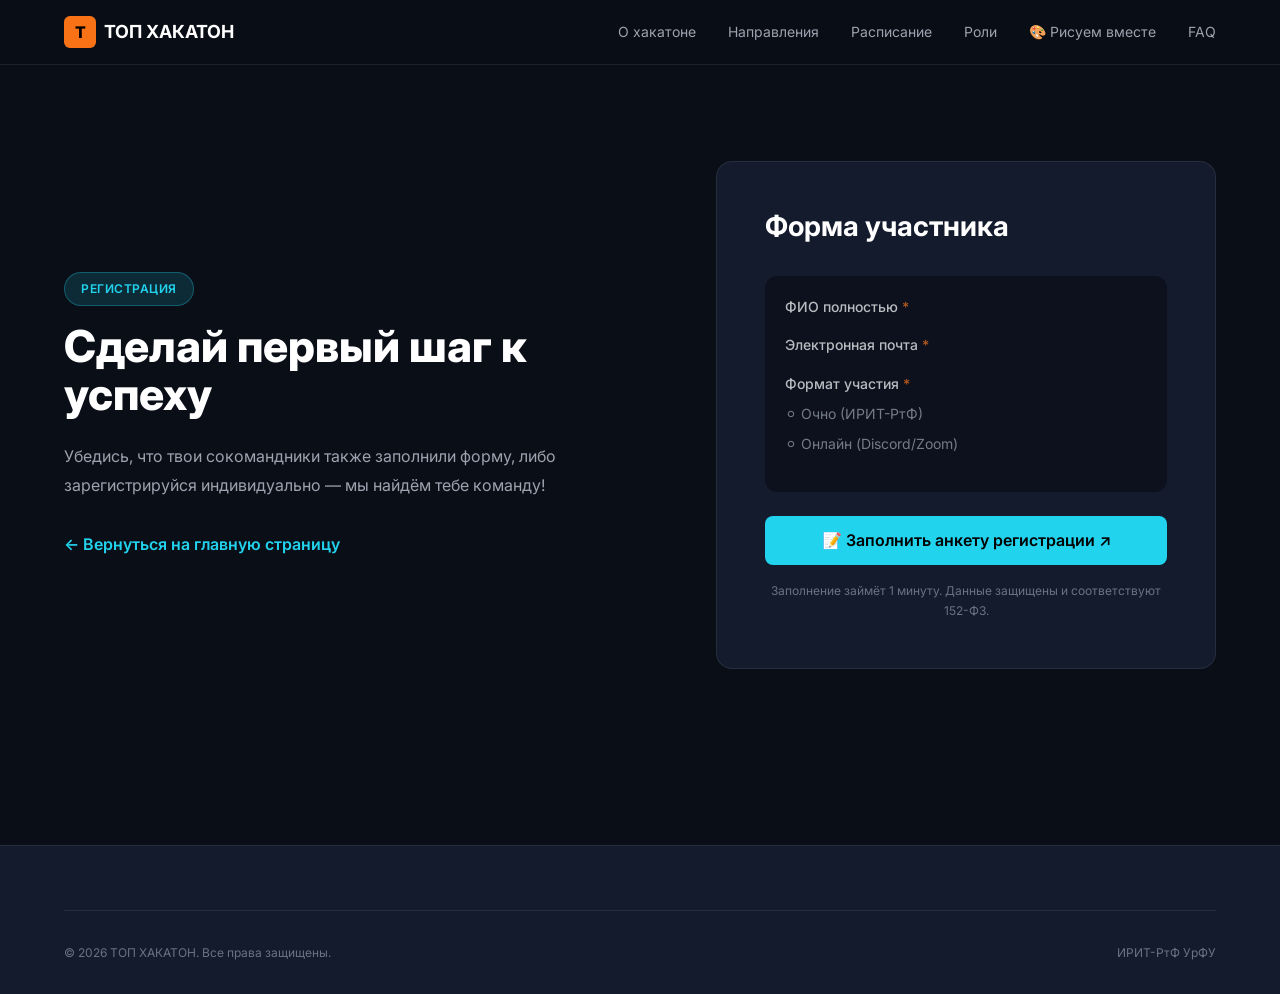
==== commit bc88d76e: "Add files via upload" ====
--- a/registration.html
+++ b/registration.html
@@ -23,6 +23,7 @@
         <a href="index.html#schedule">Расписание</a>
         <a href="index.html#roles">Роли</a>
         <a href="whiteboard.html">🎨 Рисуем вместе</a>
+        <a href="index.html#faq">FAQ</a>
       </nav>
       <button class="burger" aria-label="Меню">
         <span></span><span></span><span></span>
@@ -56,7 +57,7 @@
             </div>
           </div>
         </div>
-        <a href="https://forms.yandex.ru/u/6a9c3ba002848f9760604968" class="btn btn--primary btn--full pulse-glow" target="_blank">📝 Заполнить анкету регистрации ↗</a>
+        <a href="https://forms.yandex.ru/u/6a9c3ba002848f9760604968" class="btn btn--primary btn--full pulse-glow" target="_blank" rel="noopener noreferrer">📝 Заполнить анкету регистрации ↗</a>
         <p class="form-disclaimer">Заполнение займёт 1 минуту. Данные защищены и соответствуют 152-ФЗ.</p>
       </div>
     </div>
--- a/style.css
+++ b/style.css
@@ -462,9 +462,10 @@
   display: block;
   color: var(--text-muted);
   font-size: 14px;
-  margin-bottom: 16px;
+  margin-bottom: 24px;
   text-transform: uppercase;
   letter-spacing: 1px;
+  text-align: center;
 }
 
 .countdown__label--secondary {
@@ -473,19 +474,20 @@
 }
 
 .countdown__grid {
-  display: flex;
-  align-items: center;
-  justify-content: center;
-  gap: 12px;
-  flex-wrap: wrap;
+  display: grid;
+  grid-template-columns: repeat(4, 1fr);
+  gap: 16px;
+  max-width: 600px;
+  margin: 0 auto;
 }
 
 .countdown__item {
   background: var(--bg-card);
   border: 1px solid var(--border-subtle);
   border-radius: 12px;
-  padding: 16px;
-  min-width: 80px;
+  padding: 24px 16px;
+  text-align: center;
+  min-width: 0;
 }
 
 .countdown__value {
@@ -495,21 +497,15 @@
   font-weight: 700;
   color: var(--accent-cyan);
   line-height: 1;
+  margin-bottom: 8px;
 }
 
 .countdown__unit {
   display: block;
   font-size: 12px;
   color: var(--text-muted);
-  margin-top: 4px;
   text-transform: uppercase;
-}
-
-.countdown__sep {
-  font-family: 'JetBrains Mono', monospace;
-  font-size: 32px;
-  color: var(--text-muted);
-  animation: blink 1s infinite;
+  letter-spacing: 0.5px;
 }
 
 .countdown-divider {
@@ -523,54 +519,18 @@
   margin: 0 auto;
 }
 
-.marquee-wrapper {
-  margin-top: 64px;
-  overflow: hidden;
-  mask-image: linear-gradient(90deg, transparent, #000 10%, #000 90%, transparent);
-}
-
-.marquee {
-  display: flex;
-  width: max-content;
-  animation: marquee 30s linear infinite;
-}
-
-.marquee__content {
-  display: flex;
-  gap: 48px;
-  padding: 0 24px;
-}
-
-.partner-logo {
-  color: var(--text-muted);
-  opacity: 0.6;
-  font-weight: 600;
-  padding: 8px 16px;
-  border: 1px solid var(--border-subtle);
-  border-radius: 8px;
-  white-space: nowrap;
-  transition: all 0.2s;
-}
-
-.partner-logo:hover {
-  opacity: 1;
-  border-color: var(--accent-cyan);
-  color: var(--text-main);
-}
-
 @media (max-width: 767px) {
+  .countdown__grid {
+    grid-template-columns: repeat(2, 1fr);
+    gap: 12px;
+  }
+
   .countdown__value {
     font-size: 36px;
   }
+
   .countdown__item {
-    min-width: 70px;
-    padding: 12px;
-  }
-  .hero__subtitle {
-    font-size: 16px;
-  }
-  .marquee__content {
-    gap: 24px;
+    padding: 16px 12px;
   }
 }
 
@@ -1957,3 +1917,209 @@
     justify-content: center;
   }
 }
+
+/* =========================================
+   Hero Section (новый дизайн)
+   ========================================= */
+.hero {
+    background-color: #0d1117;
+    padding: 80px 0 60px;
+    text-align: center;
+    min-height: auto;
+}
+.hero-badge {
+    display: inline-block;
+    border: 1px solid #3B82F6;
+    color: #60A5FA;
+    padding: 8px 20px;
+    border-radius: 50px;
+    font-size: 14px;
+    font-weight: 600;
+    letter-spacing: 1px;
+    margin-bottom: 30px;
+}
+.hero-title {
+    font-size: 72px;
+    font-weight: 800;
+    color: #FFFFFF;
+    margin-bottom: 20px;
+    line-height: 1.1;
+}
+.hero-title .highlight {
+    color: #67E8F9;
+    text-decoration: underline;
+    text-decoration-color: #3B82F6;
+    text-underline-offset: 8px;
+}
+.hero-subtitle {
+    font-size: 20px;
+    color: #9CA3AF;
+    max-width: 700px;
+    margin: 0 auto 30px;
+    line-height: 1.5;
+}
+.registered-count {
+    display: inline-flex;
+    align-items: center;
+    gap: 10px;
+    background-color: rgba(59, 130, 246, 0.1);
+    border: 1px solid rgba(59, 130, 246, 0.3);
+    padding: 10px 24px;
+    border-radius: 50px;
+    font-size: 16px;
+    color: #E5E7EB;
+    margin-bottom: 50px;
+}
+.registered-count strong { color: #67E8F9; }
+.green-dot {
+    width: 10px;
+    height: 10px;
+    background-color: #10B981;
+    border-radius: 50%;
+    display: inline-block;
+}
+.timer-label {
+    font-size: 14px;
+    letter-spacing: 2px;
+    color: #9CA3AF;
+    margin-bottom: 20px;
+    font-weight: 500;
+}
+.timer-label-end { color: #A78BFA; margin-top: 40px; }
+.timer {
+    display: flex;
+    justify-content: center;
+    align-items: center;
+    gap: 15px;
+    margin-bottom: 20px;
+}
+.timer-block {
+    background-color: #1a1f2e;
+    border: 1px solid #2d3548;
+    border-radius: 12px;
+    padding: 20px 25px;
+    min-width: 110px;
+}
+.timer-value {
+    display: block;
+    font-size: 56px;
+    font-weight: 700;
+    color: #67E8F9;
+    font-family: 'JetBrains Mono', monospace;
+    line-height: 1;
+    margin-bottom: 8px;
+}
+.timer-label-small {
+    display: block;
+    font-size: 12px;
+    color: #9CA3AF;
+    letter-spacing: 1px;
+}
+.timer-separator {
+    font-size: 40px;
+    color: #4B5563;
+    font-weight: 300;
+    margin: 0 5px;
+}
+.cta-button {
+    background-color: #67E8F9;
+    color: #0d1117;
+    border: none;
+    padding: 18px 40px;
+    font-size: 18px;
+    font-weight: 700;
+    border-radius: 12px;
+    cursor: pointer;
+    transition: all 0.3s;
+    margin-top: 40px;
+    display: inline-flex;
+    align-items: center;
+    gap: 10px;
+}
+.cta-button:hover {
+    background-color: #22D3EE;
+    transform: translateY(-2px);
+    box-shadow: 0 10px 30px rgba(103, 232, 249, 0.3);
+}
+@media (max-width: 768px) {
+    .hero { padding: 60px 0 40px; }
+    .hero-title { font-size: 42px; }
+    .hero-subtitle { font-size: 16px; padding: 0 20px; }
+    .timer-block { min-width: 70px; padding: 15px 12px; }
+    .timer-value { font-size: 32px; }
+    .timer-separator { font-size: 24px; }
+    .timer { gap: 8px; }
+}
+
+/* === ДОПОЛНЕННАЯ АДАПТИВНОСТЬ (проверка и улучшение) === */
+@media (max-width: 767px) {
+  .section,
+  section {
+    padding: 60px 0;
+  }
+  .container {
+    padding: 0 16px;
+  }
+  h1 { font-size: 32px; }
+  h2 { font-size: 26px; }
+  h3 { font-size: 20px; }
+}
+
+@media (max-width: 1023px) {
+  .main-nav {
+    padding: 24px 16px;
+    gap: 16px;
+  }
+  .main-nav a {
+    font-size: 18px;
+    padding: 12px 0;
+    border-bottom: 1px solid var(--border-subtle);
+    min-height: 44px;
+    display: flex;
+    align-items: center;
+  }
+  .main-nav a:last-child {
+    border-bottom: none;
+  }
+}
+
+@media (min-width: 768px) and (max-width: 1023px) {
+  .info-grid__list { grid-template-columns: repeat(2, 1fr); }
+  .roles__grid { grid-template-columns: repeat(2, 1fr); }
+  .archive__grid { grid-template-columns: repeat(2, 1fr); }
+  .contacts__grid { grid-template-columns: 1fr; }
+  .site-footer__inner { grid-template-columns: repeat(2, 1fr); }
+  .directions-grid { grid-template-columns: repeat(2, 1fr); }
+  .partners-grid { grid-template-columns: repeat(2, 1fr); }
+}
+
+@media (min-width: 1024px) {
+  .concept__inner { grid-template-columns: 1fr 1fr; }
+  .eligibility__inner { grid-template-columns: 1.2fr 0.8fr; }
+  .roles__grid { grid-template-columns: repeat(4, 1fr); }
+  .info-grid__list { grid-template-columns: repeat(4, 1fr); }
+  .final__inner { grid-template-columns: 1fr 1fr; }
+  .archive__grid { grid-template-columns: repeat(3, 1fr); }
+  .contacts__grid { grid-template-columns: 1.5fr 1fr; }
+  .site-footer__inner { grid-template-columns: 2fr 1fr 1fr; }
+  .directions-grid { grid-template-columns: repeat(2, 1fr); }
+  .partners-grid { grid-template-columns: repeat(3, 1fr); }
+  .registration__inner { grid-template-columns: 1fr 1fr; }
+}
+
+@media (min-width: 1440px) {
+  .container { max-width: 1400px; }
+  .hero__title { font-size: 72px; }
+  .hero__subtitle { font-size: 20px; }
+  .countdown__value { font-size: 56px; }
+  .countdown__item { min-width: 100px; padding: 20px; }
+}
+
+@supports (padding: env(safe-area-inset-top)) {
+  .site-header { padding-top: calc(16px + env(safe-area-inset-top)); }
+  .back-to-top {
+    bottom: calc(32px + env(safe-area-inset-bottom));
+    right: calc(32px + env(safe-area-inset-right));
+  }
+  .site-footer { padding-bottom: calc(32px + env(safe-area-inset-bottom)); }
+}
